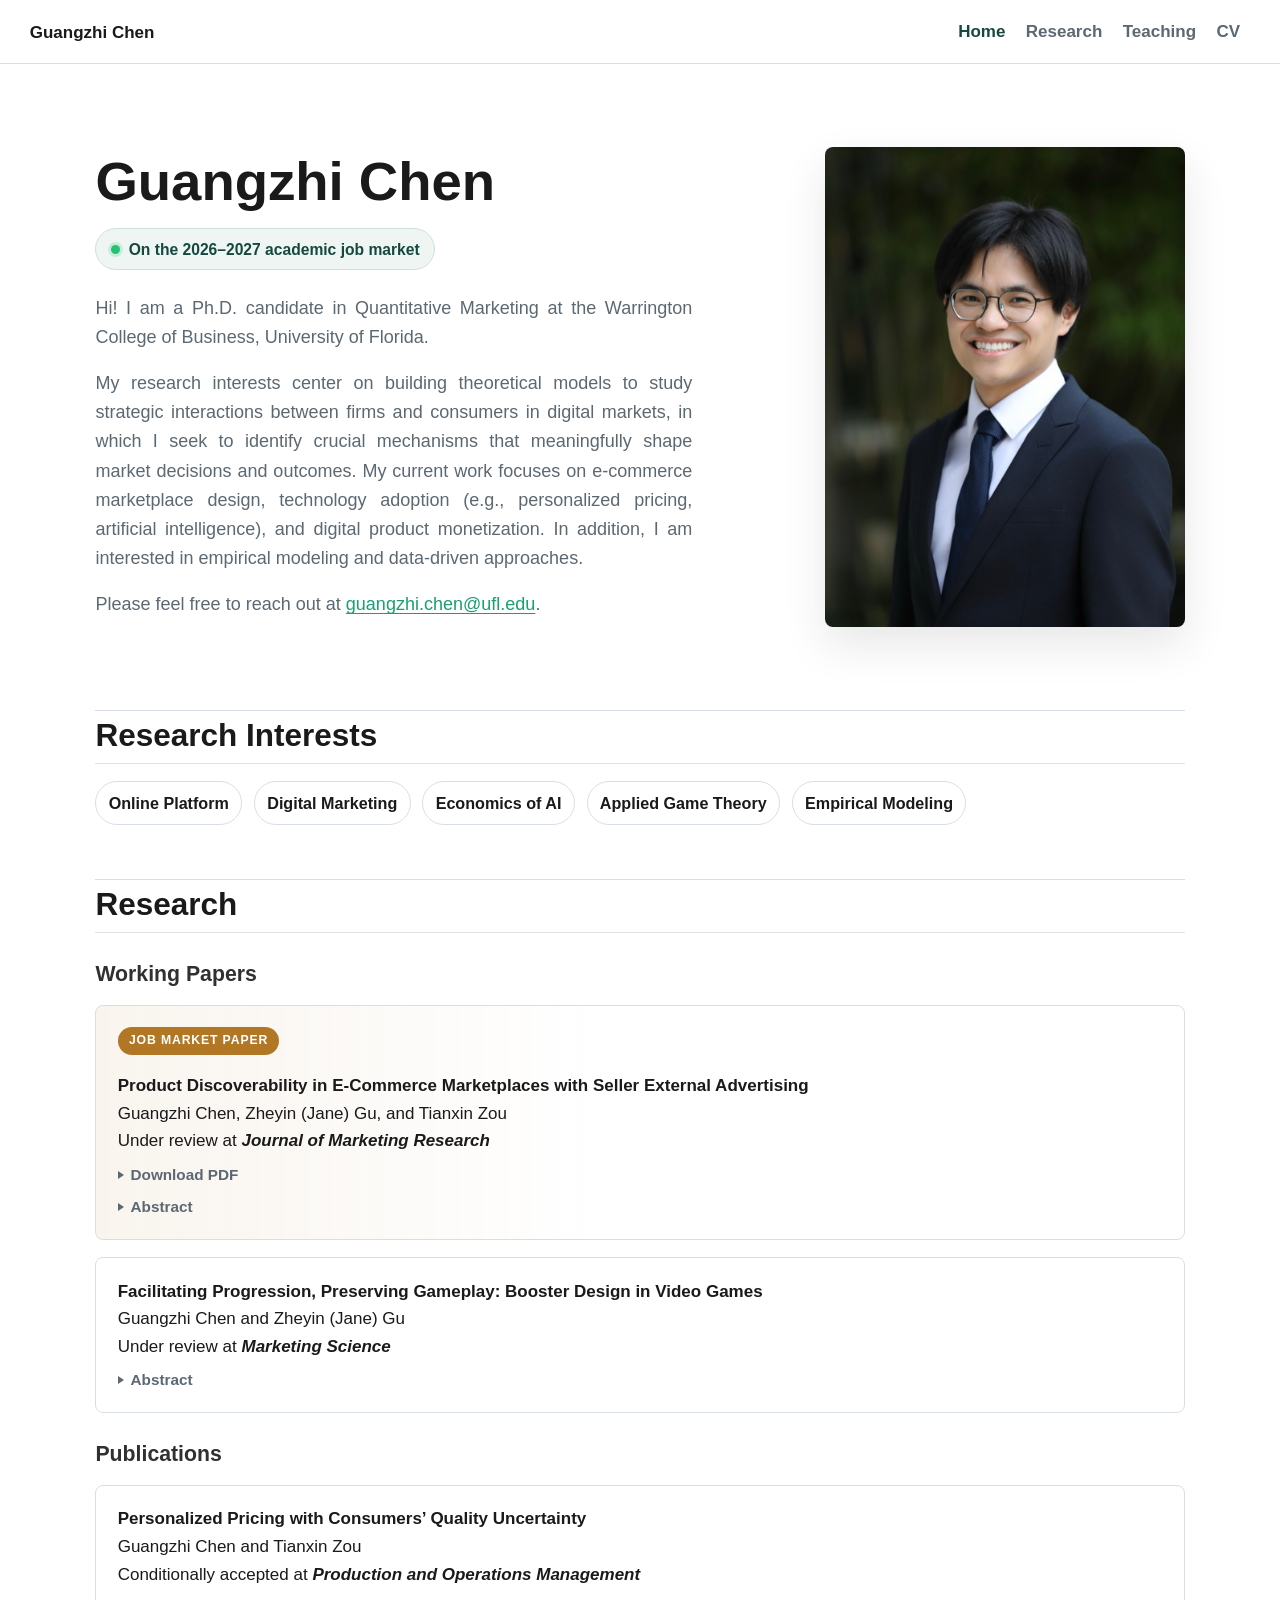
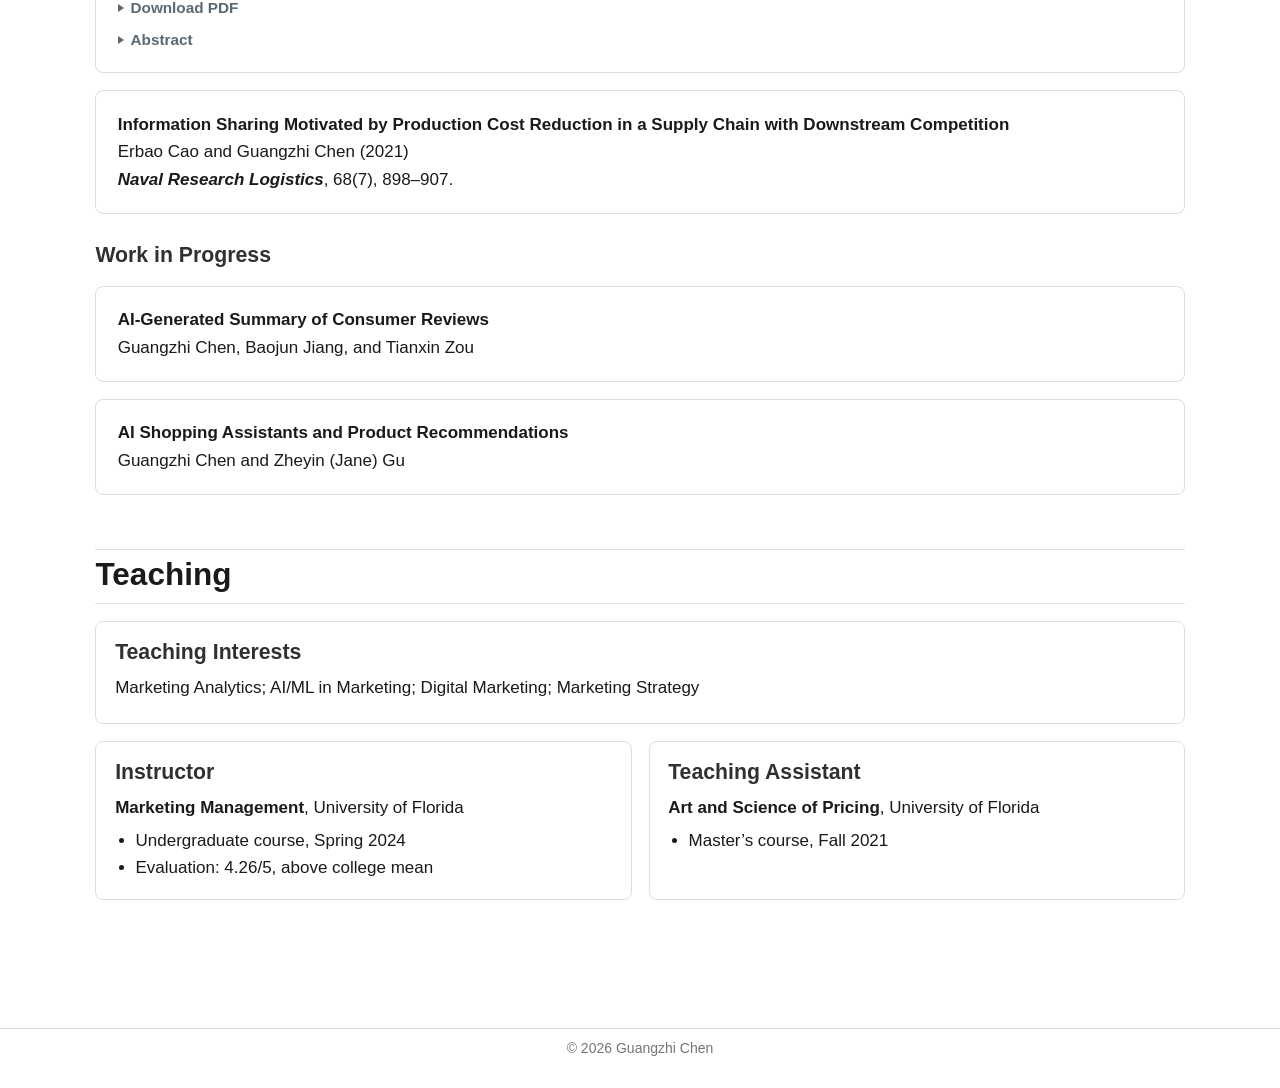
==== index.html @ ed308b07 "Trim research interests sentence and correct teaching evaluation to 4.26/5 Update CV PDF and preview" ====
<!DOCTYPE html>
<html xmlns="http://www.w3.org/1999/xhtml" lang="en" xml:lang="en"><head>

<meta charset="utf-8">
<meta name="generator" content="quarto-1.9.38">

<meta name="viewport" content="width=device-width, initial-scale=1.0, user-scalable=yes">

<meta name="description" content="Ph.D.&nbsp;candidate in Quantitative Marketing at the University of Florida.">

<title>Guangzhi Chen</title>
<style>
/* Default styles provided by pandoc.
** See https://pandoc.org/MANUAL.html#variables-for-html for config info.
*/
code{white-space: pre-wrap;}
span.smallcaps{font-variant: small-caps;}
div.columns{display: flex; gap: min(4vw, 1.5em);}
div.column{flex: auto; overflow-x: auto;}
div.hanging-indent{margin-left: 1.5em; text-indent: -1.5em;}
ul.task-list{list-style: none;}
ul.task-list li input[type="checkbox"] {
  width: 0.8em;
  margin: 0 0.8em 0.2em -1em; /* quarto-specific, see https://github.com/quarto-dev/quarto-cli/issues/4556 */ 
  vertical-align: middle;
}
</style>


<script src="site_libs/quarto-nav/quarto-nav.js"></script>
<link href="./assets/favicon.svg" rel="icon" type="image/svg+xml">
<script src="site_libs/clipboard/clipboard.min.js"></script>
<script src="site_libs/quarto-html/quarto.js" type="module"></script>
<script src="site_libs/quarto-html/tabsets/tabsets.js" type="module"></script>
<script src="site_libs/quarto-html/popper.min.js"></script>
<script src="site_libs/quarto-html/tippy.umd.min.js"></script>
<script src="site_libs/quarto-html/anchor.min.js"></script>
<link href="site_libs/quarto-html/tippy.css" rel="stylesheet">
<link href="site_libs/quarto-html/quarto-syntax-highlighting-15634bcf2e68342d4ad2dfa704d543f6.css" rel="stylesheet" id="quarto-text-highlighting-styles">
<script src="site_libs/bootstrap/bootstrap.min.js"></script>
<link href="site_libs/bootstrap/bootstrap-icons.css" rel="stylesheet">
<link href="site_libs/bootstrap/bootstrap-158031087360bce0ff56dc785ce39e06.min.css" rel="stylesheet" append-hash="true" id="quarto-bootstrap" data-mode="light">
<script id="quarto-search-options" type="application/json">{
  "language": {
    "search-no-results-text": "No results",
    "search-matching-documents-text": "matching documents",
    "search-copy-link-title": "Copy link to search",
    "search-hide-matches-text": "Hide additional matches",
    "search-more-match-text": "more match in this document",
    "search-more-matches-text": "more matches in this document",
    "search-clear-button-title": "Clear",
    "search-text-placeholder": "",
    "search-detached-cancel-button-title": "Cancel",
    "search-submit-button-title": "Submit",
    "search-label": "Search"
  }
}</script>
<style>html{ scroll-behavior: smooth; }</style>


<link rel="stylesheet" href="styles.css">
<meta property="og:title" content="Guangzhi Chen">
<meta property="og:description" content="Ph.D.&nbsp;candidate in Quantitative Marketing at the University of Florida.">
<meta property="og:image" content="assets/Guangzhi.jpg">
<meta property="og:site_name" content="Guangzhi Chen">
<meta property="og:image:alt" content="Guangzhi Chen">
<meta name="twitter:title" content="Guangzhi Chen">
<meta name="twitter:description" content="Ph.D.&nbsp;candidate in Quantitative Marketing at the University of Florida.">
<meta name="twitter:image" content="assets/Guangzhi.jpg">
<meta name="twitter:image:alt" content="Guangzhi Chen">
<meta name="twitter:card" content="summary_large_image">
</head>

<body class="nav-fixed quarto-light">

<div id="quarto-search-results"></div>
  <header id="quarto-header" class="headroom fixed-top">
    <nav class="navbar navbar-expand-lg " data-bs-theme="dark">
      <div class="navbar-container container-fluid">
      <div class="navbar-brand-container mx-auto">
    <a class="navbar-brand" href="./index.html">
    <span class="navbar-title">Guangzhi Chen</span>
    </a>
  </div>
          <button class="navbar-toggler" type="button" data-bs-toggle="collapse" data-bs-target="#navbarCollapse" aria-controls="navbarCollapse" role="menu" aria-expanded="false" aria-label="Toggle navigation" onclick="if (window.quartoToggleHeadroom) { window.quartoToggleHeadroom(); }">
  <span class="navbar-toggler-icon"></span>
</button>
          <div class="collapse navbar-collapse" id="navbarCollapse">
            <ul class="navbar-nav navbar-nav-scroll ms-auto">
  <li class="nav-item">
    <a class="nav-link active" href="./index.html" aria-current="page"> 
<span class="menu-text">Home</span></a>
  </li>  
  <li class="nav-item">
    <a class="nav-link" href="./index.html#research"> 
<span class="menu-text">Research</span></a>
  </li>  
  <li class="nav-item">
    <a class="nav-link" href="./index.html#teaching"> 
<span class="menu-text">Teaching</span></a>
  </li>  
  <li class="nav-item">
    <a class="nav-link" href="./cv.html"> 
<span class="menu-text">CV</span></a>
  </li>  
</ul>
          </div> <!-- /navcollapse -->
            <div class="quarto-navbar-tools">
</div>
      </div> <!-- /container-fluid -->
    </nav>
</header>
<!-- content -->
<div id="quarto-content" class="quarto-container page-columns page-rows-contents page-layout-full page-navbar">
<!-- sidebar -->
<!-- margin-sidebar -->
    
<!-- main -->
<main class="content column-page" id="quarto-document-content">

<header id="title-block-header" class="quarto-title-block default">
<div class="quarto-title">
<h1 class="title">Guangzhi Chen</h1>
</div>

<div>
  <div class="description">
    Ph.D.&nbsp;candidate in Quantitative Marketing at the University of Florida.
  </div>
</div>


<div class="quarto-title-meta column-page">

    
  
    
  </div>
  


</header>


<div class="hero">
<section id="guangzhi-chen" class="level1 hero-copy">
<h1>Guangzhi Chen</h1>
<p><span class="availability">On the 2026–2027 academic job market</span></p>
<p>Hi! I am a Ph.D.&nbsp;candidate in Quantitative Marketing at the Warrington College of Business, University of Florida.</p>
<p>My research interests center on building theoretical models to study strategic interactions between firms and consumers in digital markets, in which I seek to identify crucial mechanisms that meaningfully shape market decisions and outcomes. My current work focuses on e-commerce marketplace design, technology adoption (e.g., personalized pricing, artificial intelligence), and digital product monetization. In addition, I am interested in empirical modeling and data-driven approaches.</p>
<p>Please feel free to reach out at <strong><a href="mailto:guangzhi.chen@ufl.edu" class="email-link">guangzhi.chen@ufl.edu</a></strong>.</p>
</section>
<div class="hero-media">
<p><img src="assets/Guangzhi.jpg" alt="Guangzhi Chen"></p>
</div>
</div>
<section id="research-interests" class="level2">
<h2 class="anchored" data-anchor-id="research-interests">Research Interests</h2>
<div class="interest-list">
<p><span class="interest-label">Online Platform</span> <span class="interest-label">Digital Marketing</span> <span class="interest-label">Economics of AI</span> <span class="interest-label">Applied Game Theory</span> <span class="interest-label">Empirical Modeling</span></p>
</div>
</section>
<section id="research" class="level2">
<h2 class="anchored" data-anchor-id="research">Research</h2>
<section id="working-papers" class="level3">
<h3 class="anchored" data-anchor-id="working-papers">Working Papers</h3>
<div class="paper-card featured">
<p><span class="jmp-flag">Job Market Paper</span></p>
<p><strong>Product Discoverability in E-Commerce Marketplaces with Seller External Advertising</strong><br>
Guangzhi Chen, Zheyin (Jane) Gu, and Tianxin Zou<br>
Under review at <strong><em>Journal of Marketing Research</em></strong></p>
<p><a href="Guangzhi_Chen_JMP.pdf" class="pdf-link">Download PDF</a></p>
<details>
<summary>
Abstract
</summary>
<p>This paper examines how an e-commerce marketplace should design product discovery tools, which help consumers find products on the platform, accounting for sellers potentially advertising on external channels (e.g., search engines and social media) to attract consumers to the marketplace. Our paper’s central finding is that the platform can profit from strategically limiting product discovery because of two distinct mechanisms: (1) a traffic-expansion mechanism, where limiting discovery mitigates advertising leakage and encourages sellers to advertise, expanding total platform traffic; (2) a differentiation mechanism, where limiting discovery induces some but not all sellers to advertise, creating differentiation in consumer awareness among sellers and thus softening price competition. We also show that the platform’s optimal discoverability level changes non-monotonically with different market parameters, such as how substitutable competing products are and how costly or effective external advertising is. The strategic interactions of the platform and sellers further yield counterintuitive welfare consequences: when products are stronger substitutes, despite more intense price competition, sellers’ profit can increase while consumer surplus can decrease; and when sellers’ external advertising becomes less costly or more effective in attracting consumers, both sellers and consumers can be worse off.</p>
</details>
</div>
<div class="paper-card">
<p><strong>Facilitating Progression, Preserving Gameplay: Booster Design in Video Games</strong><br>
Guangzhi Chen and Zheyin (Jane) Gu<br>
Under review at <strong><em>Marketing Science</em></strong></p>
<details>
<summary>
Abstract
</summary>
<p>In single-player, multi-level video games, sustaining player progression is central to retention and long-run monetization. To facilitate progression, developers often provide players with boosters, consumable tools that can reduce their effort to clear a level. In this paper, we study a developer’s optimal booster design, accounting for its impact on a player’s gameplay across levels. In a model with two game levels where a booster is offered to help the player clear the first level and move forward to the second level, we show that increased booster power affects the player’s total gameplay time non-monotonically. In particular, as progression aid strengthens, the player’s playtime initially rises and then falls, indicating that a developer monetizing through playtime should offer a moderately powerful booster. However, when the developer has a strong incentive to profit from booster sales, a sales–time tension emerges: the developer optimally increases the booster power and price to extract player surplus, although doing so can compress gameplay. When this incentive becomes very strong, a powerful booster can even reduce the player’s total playtime relative to when no booster is offered. In addition, we show that the optimal booster power and price vary with players’ perceived value of level progression, suggesting the benefits of booster customization. Interestingly, for a player with higher valuation for progression, the developer may offer a booster with lower power but charge a higher price.</p>
</details>
</div>
</section>
<section id="publications" class="level3">
<h3 class="anchored" data-anchor-id="publications">Publications</h3>
<div class="paper-card">
<p><strong>Personalized Pricing with Consumers’ Quality Uncertainty</strong><br>
Guangzhi Chen and Tianxin Zou<br>
Conditionally accepted at <strong><em>Production and Operations Management</em></strong></p>
<p><a href="Guangzhi_Chen_Personalized_Pricing.pdf" class="pdf-link">Download PDF</a></p>
<details>
<summary>
Abstract
</summary>
<p>We examine a firm’s personalized pricing (PP) strategies in markets where consumers are uncertain about product quality. In such markets, prices serve not only as a tool for price discrimination but also as a means of conveying quality information to consumers. We reveal that a firm faces a tradeoff between adopting PP to better price discriminate among consumers and not adopting it to signal its high quality. We find that a high-quality firm should adopt PP only when its product quality is known to either a very small or a very large fraction of consumers, and when its high-quality product, on average, offers either very low or very high additional value to consumers relative to a low-quality product. Moreover, the high-quality firm may charge consumers personalized prices less than their willingness to pay to signal its quality in equilibrium, deviating from first-degree price discrimination when consumers are informed about quality. Counterintuitively, when more consumers know product quality or when the high-quality product provides higher average value to consumers, consumer surplus and social welfare may decrease, but a low-quality firm’s profit may increase. Furthermore, the firm’s profit can be lower when its personalized pricing leverages more information about consumer characteristics. Randomized experiments provide evidence that a personalized price is a weaker signal of objective product quality than a uniform price.</p>
</details>
</div>
<div class="paper-card">
<p><strong>Information Sharing Motivated by Production Cost Reduction in a Supply Chain with Downstream Competition</strong><br>
Erbao Cao and Guangzhi Chen (2021)<br>
<strong><em>Naval Research Logistics</em></strong>, 68(7), 898–907.</p>
</div>
</section>
<section id="work-in-progress" class="level3">
<h3 class="anchored" data-anchor-id="work-in-progress">Work in Progress</h3>
<div class="paper-card">
<p><strong>AI-Generated Summary of Consumer Reviews</strong><br>
Guangzhi Chen, Baojun Jiang, and Tianxin Zou</p>
</div>
<div class="paper-card">
<p><strong>AI Shopping Assistants and Product Recommendations</strong><br>
Guangzhi Chen and Zheyin (Jane) Gu</p>
</div>
</section>
</section>
<section id="teaching" class="level2">
<h2 class="anchored" data-anchor-id="teaching">Teaching</h2>
<section id="teaching-interests" class="level3 panel teaching-interests">
<h3 class="anchored" data-anchor-id="teaching-interests">Teaching Interests</h3>
<p>Marketing Analytics; AI/ML in Marketing; Digital Marketing; Marketing Strategy</p>
</section>
<div class="two-column">
<section id="instructor" class="level3 panel">
<h3 class="anchored" data-anchor-id="instructor">Instructor</h3>
<p><strong>Marketing Management</strong>, University of Florida</p>
<ul>
<li>Undergraduate course, Spring 2024</li>
<li>Evaluation: 4.26/5, above college mean</li>
</ul>
</section>
<section id="teaching-assistant" class="level3 panel">
<h3 class="anchored" data-anchor-id="teaching-assistant">Teaching Assistant</h3>
<p><strong>Art and Science of Pricing</strong>, University of Florida</p>
<ul>
<li>Master’s course, Fall 2021</li>
</ul>
</section>
</div>


</section>

</main> <!-- /main -->
<script id="quarto-html-after-body" type="application/javascript">
  window.document.addEventListener("DOMContentLoaded", function (event) {
    const icon = "";
    const anchorJS = new window.AnchorJS();
    anchorJS.options = {
      placement: 'right',
      icon: icon
    };
    anchorJS.add('.anchored');
    const isCodeAnnotation = (el) => {
      for (const clz of el.classList) {
        if (clz.startsWith('code-annotation-')) {                     
          return true;
        }
      }
      return false;
    }
    const onCopySuccess = function(e) {
      // button target
      const button = e.trigger;
      // don't keep focus
      button.blur();
      // flash "checked"
      button.classList.add('code-copy-button-checked');
      var currentTitle = button.getAttribute("title");
      button.setAttribute("title", "Copied!");
      let tooltip;
      if (window.bootstrap) {
        button.setAttribute("data-bs-toggle", "tooltip");
        button.setAttribute("data-bs-placement", "left");
        button.setAttribute("data-bs-title", "Copied!");
        tooltip = new bootstrap.Tooltip(button, 
          { trigger: "manual", 
            customClass: "code-copy-button-tooltip",
            offset: [0, -8]});
        tooltip.show();    
      }
      setTimeout(function() {
        if (tooltip) {
          tooltip.hide();
          button.removeAttribute("data-bs-title");
          button.removeAttribute("data-bs-toggle");
          button.removeAttribute("data-bs-placement");
        }
        button.setAttribute("title", currentTitle);
        button.classList.remove('code-copy-button-checked');
      }, 1000);
      // clear code selection
      e.clearSelection();
    }
    const getTextToCopy = function(trigger) {
      const outerScaffold = trigger.parentElement.cloneNode(true);
      const codeEl = outerScaffold.querySelector('code');
      for (const childEl of codeEl.children) {
        if (isCodeAnnotation(childEl)) {
          childEl.remove();
        }
      }
      return codeEl.innerText;
    }
    const clipboard = new window.ClipboardJS('.code-copy-button:not([data-in-quarto-modal])', {
      text: getTextToCopy
    });
    clipboard.on('success', onCopySuccess);
    if (window.document.getElementById('quarto-embedded-source-code-modal')) {
      const clipboardModal = new window.ClipboardJS('.code-copy-button[data-in-quarto-modal]', {
        text: getTextToCopy,
        container: window.document.getElementById('quarto-embedded-source-code-modal')
      });
      clipboardModal.on('success', onCopySuccess);
    }
      var localhostRegex = new RegExp(/^(?:http|https):\/\/localhost\:?[0-9]*\//);
      var mailtoRegex = new RegExp(/^mailto:/);
        var filterRegex = new RegExp('/' + window.location.host + '/');
      var isInternal = (href) => {
          return filterRegex.test(href) || localhostRegex.test(href) || mailtoRegex.test(href);
      }
      // Inspect non-navigation links and adorn them if external
     var links = window.document.querySelectorAll('a[href]:not(.nav-link):not(.navbar-brand):not(.toc-action):not(.sidebar-link):not(.sidebar-item-toggle):not(.pagination-link):not(.no-external):not([aria-hidden]):not(.dropdown-item):not(.quarto-navigation-tool):not(.about-link)');
      for (var i=0; i<links.length; i++) {
        const link = links[i];
        if (!isInternal(link.href)) {
          // undo the damage that might have been done by quarto-nav.js in the case of
          // links that we want to consider external
          if (link.dataset.originalHref !== undefined) {
            link.href = link.dataset.originalHref;
          }
        }
      }
    function tippyHover(el, contentFn, onTriggerFn, onUntriggerFn) {
      const config = {
        allowHTML: true,
        maxWidth: 500,
        delay: 100,
        arrow: false,
        appendTo: function(el) {
            return el.parentElement;
        },
        interactive: true,
        interactiveBorder: 10,
        theme: 'quarto',
        placement: 'bottom-start',
      };
      if (contentFn) {
        config.content = contentFn;
      }
      if (onTriggerFn) {
        config.onTrigger = onTriggerFn;
      }
      if (onUntriggerFn) {
        config.onUntrigger = onUntriggerFn;
      }
      window.tippy(el, config); 
    }
    const noterefs = window.document.querySelectorAll('a[role="doc-noteref"]');
    for (var i=0; i<noterefs.length; i++) {
      const ref = noterefs[i];
      tippyHover(ref, function() {
        // use id or data attribute instead here
        let href = ref.getAttribute('data-footnote-href') || ref.getAttribute('href');
        try { href = new URL(href).hash; } catch {}
        const id = href.replace(/^#\/?/, "");
        const note = window.document.getElementById(id);
        if (note) {
          return note.innerHTML;
        } else {
          return "";
        }
      });
    }
    const xrefs = window.document.querySelectorAll('a.quarto-xref');
    const processXRef = (id, note) => {
      // Strip column container classes
      const stripColumnClz = (el) => {
        el.classList.remove("page-full", "page-columns");
        if (el.children) {
          for (const child of el.children) {
            stripColumnClz(child);
          }
        }
      }
      stripColumnClz(note)
      if (id === null || id.startsWith('sec-')) {
        // Special case sections, only their first couple elements
        const container = document.createElement("div");
        if (note.children && note.children.length > 2) {
          container.appendChild(note.children[0].cloneNode(true));
          for (let i = 1; i < note.children.length; i++) {
            const child = note.children[i];
            if (child.tagName === "P" && child.innerText === "") {
              continue;
            } else {
              container.appendChild(child.cloneNode(true));
              break;
            }
          }
          if (window.Quarto?.typesetMath) {
            window.Quarto.typesetMath(container);
          }
          return container.innerHTML
        } else {
          if (window.Quarto?.typesetMath) {
            window.Quarto.typesetMath(note);
          }
          return note.innerHTML;
        }
      } else {
        // Remove any anchor links if they are present
        const anchorLink = note.querySelector('a.anchorjs-link');
        if (anchorLink) {
          anchorLink.remove();
        }
        if (window.Quarto?.typesetMath) {
          window.Quarto.typesetMath(note);
        }
        if (note.classList.contains("callout")) {
          return note.outerHTML;
        } else {
          return note.innerHTML;
        }
      }
    }
    for (var i=0; i<xrefs.length; i++) {
      const xref = xrefs[i];
      tippyHover(xref, undefined, function(instance) {
        instance.disable();
        let url = xref.getAttribute('href');
        let hash = undefined; 
        if (url.startsWith('#')) {
          hash = url;
        } else {
          try { hash = new URL(url).hash; } catch {}
        }
        if (hash) {
          const id = hash.replace(/^#\/?/, "");
          const note = window.document.getElementById(id);
          if (note !== null) {
            try {
              const html = processXRef(id, note.cloneNode(true));
              instance.setContent(html);
            } finally {
              instance.enable();
              instance.show();
            }
          } else {
            // See if we can fetch this
            fetch(url.split('#')[0])
            .then(res => res.text())
            .then(html => {
              const parser = new DOMParser();
              const htmlDoc = parser.parseFromString(html, "text/html");
              const note = htmlDoc.getElementById(id);
              if (note !== null) {
                const html = processXRef(id, note);
                instance.setContent(html);
              } 
            }).finally(() => {
              instance.enable();
              instance.show();
            });
          }
        } else {
          // See if we can fetch a full url (with no hash to target)
          // This is a special case and we should probably do some content thinning / targeting
          fetch(url)
          .then(res => res.text())
          .then(html => {
            const parser = new DOMParser();
            const htmlDoc = parser.parseFromString(html, "text/html");
            const note = htmlDoc.querySelector('main.content');
            if (note !== null) {
              // This should only happen for chapter cross references
              // (since there is no id in the URL)
              // remove the first header
              if (note.children.length > 0 && note.children[0].tagName === "HEADER") {
                note.children[0].remove();
              }
              const html = processXRef(null, note);
              instance.setContent(html);
            } 
          }).finally(() => {
            instance.enable();
            instance.show();
          });
        }
      }, function(instance) {
      });
    }
        let selectedAnnoteEl;
        const selectorForAnnotation = ( cell, annotation) => {
          let cellAttr = 'data-code-cell="' + cell + '"';
          let lineAttr = 'data-code-annotation="' +  annotation + '"';
          const selector = 'span[' + cellAttr + '][' + lineAttr + ']';
          return selector;
        }
        const selectCodeLines = (annoteEl) => {
          const doc = window.document;
          const targetCell = annoteEl.getAttribute("data-target-cell");
          const targetAnnotation = annoteEl.getAttribute("data-target-annotation");
          const annoteSpan = window.document.querySelector(selectorForAnnotation(targetCell, targetAnnotation));
          const lines = annoteSpan.getAttribute("data-code-lines").split(",");
          const lineIds = lines.map((line) => {
            return targetCell + "-" + line;
          })
          let top = null;
          let height = null;
          let parent = null;
          if (lineIds.length > 0) {
              //compute the position of the single el (top and bottom and make a div)
              const el = window.document.getElementById(lineIds[0]);
              top = el.offsetTop;
              height = el.offsetHeight;
              parent = el.parentElement.parentElement;
            if (lineIds.length > 1) {
              const lastEl = window.document.getElementById(lineIds[lineIds.length - 1]);
              const bottom = lastEl.offsetTop + lastEl.offsetHeight;
              height = bottom - top;
            }
            if (top !== null && height !== null && parent !== null) {
              // cook up a div (if necessary) and position it 
              let div = window.document.getElementById("code-annotation-line-highlight");
              if (div === null) {
                div = window.document.createElement("div");
                div.setAttribute("id", "code-annotation-line-highlight");
                div.style.position = 'absolute';
                parent.appendChild(div);
              }
              div.style.top = top - 2 + "px";
              div.style.height = height + 4 + "px";
              div.style.left = 0;
              let gutterDiv = window.document.getElementById("code-annotation-line-highlight-gutter");
              if (gutterDiv === null) {
                gutterDiv = window.document.createElement("div");
                gutterDiv.setAttribute("id", "code-annotation-line-highlight-gutter");
                gutterDiv.style.position = 'absolute';
                const codeCell = window.document.getElementById(targetCell);
                const gutter = codeCell.querySelector('.code-annotation-gutter');
                gutter.appendChild(gutterDiv);
              }
              gutterDiv.style.top = top - 2 + "px";
              gutterDiv.style.height = height + 4 + "px";
            }
            selectedAnnoteEl = annoteEl;
          }
        };
        const unselectCodeLines = () => {
          const elementsIds = ["code-annotation-line-highlight", "code-annotation-line-highlight-gutter"];
          elementsIds.forEach((elId) => {
            const div = window.document.getElementById(elId);
            if (div) {
              div.remove();
            }
          });
          selectedAnnoteEl = undefined;
        };
          // Handle positioning of the toggle
      window.addEventListener(
        "resize",
        throttle(() => {
          elRect = undefined;
          if (selectedAnnoteEl) {
            selectCodeLines(selectedAnnoteEl);
          }
        }, 10)
      );
      function throttle(fn, ms) {
      let throttle = false;
      let timer;
        return (...args) => {
          if(!throttle) { // first call gets through
              fn.apply(this, args);
              throttle = true;
          } else { // all the others get throttled
              if(timer) clearTimeout(timer); // cancel #2
              timer = setTimeout(() => {
                fn.apply(this, args);
                timer = throttle = false;
              }, ms);
          }
        };
      }
        // Attach click handler to the DT
        const annoteDls = window.document.querySelectorAll('dt[data-target-cell]');
        for (const annoteDlNode of annoteDls) {
          annoteDlNode.addEventListener('click', (event) => {
            const clickedEl = event.target;
            if (clickedEl !== selectedAnnoteEl) {
              unselectCodeLines();
              const activeEl = window.document.querySelector('dt[data-target-cell].code-annotation-active');
              if (activeEl) {
                activeEl.classList.remove('code-annotation-active');
              }
              selectCodeLines(clickedEl);
              clickedEl.classList.add('code-annotation-active');
            } else {
              // Unselect the line
              unselectCodeLines();
              clickedEl.classList.remove('code-annotation-active');
            }
          });
        }
    const findCites = (el) => {
      const parentEl = el.parentElement;
      if (parentEl) {
        const cites = parentEl.dataset.cites;
        if (cites) {
          return {
            el,
            cites: cites.split(' ')
          };
        } else {
          return findCites(el.parentElement)
        }
      } else {
        return undefined;
      }
    };
    var bibliorefs = window.document.querySelectorAll('a[role="doc-biblioref"]');
    for (var i=0; i<bibliorefs.length; i++) {
      const ref = bibliorefs[i];
      const citeInfo = findCites(ref);
      if (citeInfo) {
        tippyHover(citeInfo.el, function() {
          var popup = window.document.createElement('div');
          citeInfo.cites.forEach(function(cite) {
            var citeDiv = window.document.createElement('div');
            citeDiv.classList.add('hanging-indent');
            citeDiv.classList.add('csl-entry');
            var biblioDiv = window.document.getElementById('ref-' + cite);
            if (biblioDiv) {
              citeDiv.innerHTML = biblioDiv.innerHTML;
            }
            popup.appendChild(citeDiv);
          });
          return popup.innerHTML;
        });
      }
    }
  });
  </script>
</div> <!-- /content -->
<footer class="footer">
  <div class="nav-footer">
    <div class="nav-footer-left">
      &nbsp;
    </div>   
    <div class="nav-footer-center">
<p>© 2026 Guangzhi Chen</p>
</div>
    <div class="nav-footer-right">
      &nbsp;
    </div>
  </div>
</footer>




<script src="site_libs/quarto-html/zenscroll-min.js"></script>
</body></html>
---- site_libs/quarto-html/tippy.css ----
.tippy-box[data-animation=fade][data-state=hidden]{opacity:0}[data-tippy-root]{max-width:calc(100vw - 10px)}.tippy-box{position:relative;background-color:#333;color:#fff;border-radius:4px;font-size:14px;line-height:1.4;white-space:normal;outline:0;transition-property:transform,visibility,opacity}.tippy-box[data-placement^=top]>.tippy-arrow{bottom:0}.tippy-box[data-placement^=top]>.tippy-arrow:before{bottom:-7px;left:0;border-width:8px 8px 0;border-top-color:initial;transform-origin:center top}.tippy-box[data-placement^=bottom]>.tippy-arrow{top:0}.tippy-box[data-placement^=bottom]>.tippy-arrow:before{top:-7px;left:0;border-width:0 8px 8px;border-bottom-color:initial;transform-origin:center bottom}.tippy-box[data-placement^=left]>.tippy-arrow{right:0}.tippy-box[data-placement^=left]>.tippy-arrow:before{border-width:8px 0 8px 8px;border-left-color:initial;right:-7px;transform-origin:center left}.tippy-box[data-placement^=right]>.tippy-arrow{left:0}.tippy-box[data-placement^=right]>.tippy-arrow:before{left:-7px;border-width:8px 8px 8px 0;border-right-color:initial;transform-origin:center right}.tippy-box[data-inertia][data-state=visible]{transition-timing-function:cubic-bezier(.54,1.5,.38,1.11)}.tippy-arrow{width:16px;height:16px;color:#333}.tippy-arrow:before{content:"";position:absolute;border-color:transparent;border-style:solid}.tippy-content{position:relative;padding:5px 9px;z-index:1}
---- site_libs/quarto-html/quarto-syntax-highlighting-15634bcf2e68342d4ad2dfa704d543f6.css ----
/* quarto syntax highlight colors */
:root {
  --quarto-hl-ot-color: #003B4F;
  --quarto-hl-at-color: #657422;
  --quarto-hl-ss-color: #20794D;
  --quarto-hl-an-color: #5E5E5E;
  --quarto-hl-fu-color: #4758AB;
  --quarto-hl-st-color: #20794D;
  --quarto-hl-cf-color: #003B4F;
  --quarto-hl-op-color: #5E5E5E;
  --quarto-hl-er-color: #AD0000;
  --quarto-hl-bn-color: #AD0000;
  --quarto-hl-al-color: #AD0000;
  --quarto-hl-va-color: #111111;
  --quarto-hl-bu-color: inherit;
  --quarto-hl-ex-color: inherit;
  --quarto-hl-pp-color: #AD0000;
  --quarto-hl-in-color: #5E5E5E;
  --quarto-hl-vs-color: #20794D;
  --quarto-hl-wa-color: #5E5E5E;
  --quarto-hl-do-color: #5E5E5E;
  --quarto-hl-im-color: #00769E;
  --quarto-hl-ch-color: #20794D;
  --quarto-hl-dt-color: #AD0000;
  --quarto-hl-fl-color: #AD0000;
  --quarto-hl-co-color: #5E5E5E;
  --quarto-hl-cv-color: #5E5E5E;
  --quarto-hl-cn-color: #8f5902;
  --quarto-hl-sc-color: #5E5E5E;
  --quarto-hl-dv-color: #AD0000;
  --quarto-hl-kw-color: #003B4F;
}

/* other quarto variables */
:root {
  --quarto-font-monospace: SFMono-Regular, Menlo, Monaco, Consolas, "Liberation Mono", "Courier New", monospace;
}

/* syntax highlight based on Pandoc's rules */
pre > code.sourceCode > span {
  color: #003B4F;
}

code.sourceCode > span {
  color: #003B4F;
}

div.sourceCode,
div.sourceCode pre.sourceCode {
  color: #003B4F;
}

/* Normal */
code span {
  color: #003B4F;
}

/* Alert */
code span.al {
  color: #AD0000;
  font-style: inherit;
}

/* Annotation */
code span.an {
  color: #5E5E5E;
  font-style: inherit;
}

/* Attribute */
code span.at {
  color: #657422;
  font-style: inherit;
}

/* BaseN */
code span.bn {
  color: #AD0000;
  font-style: inherit;
}

/* BuiltIn */
code span.bu {
  font-style: inherit;
}

/* ControlFlow */
code span.cf {
  color: #003B4F;
  font-weight: bold;
  font-style: inherit;
}

/* Char */
code span.ch {
  color: #20794D;
  font-style: inherit;
}

/* Constant */
code span.cn {
  color: #8f5902;
  font-style: inherit;
}

/* Comment */
code span.co {
  color: #5E5E5E;
  font-style: inherit;
}

/* CommentVar */
code span.cv {
  color: #5E5E5E;
  font-style: italic;
}

/* Documentation */
code span.do {
  color: #5E5E5E;
  font-style: italic;
}

/* DataType */
code span.dt {
  color: #AD0000;
  font-style: inherit;
}

/* DecVal */
code span.dv {
  color: #AD0000;
  font-style: inherit;
}

/* Error */
code span.er {
  color: #AD0000;
  font-style: inherit;
}

/* Extension */
code span.ex {
  font-style: inherit;
}

/* Float */
code span.fl {
  color: #AD0000;
  font-style: inherit;
}

/* Function */
code span.fu {
  color: #4758AB;
  font-style: inherit;
}

/* Import */
code span.im {
  color: #00769E;
  font-style: inherit;
}

/* Information */
code span.in {
  color: #5E5E5E;
  font-style: inherit;
}

/* Keyword */
code span.kw {
  color: #003B4F;
  font-weight: bold;
  font-style: inherit;
}

/* Operator */
code span.op {
  color: #5E5E5E;
  font-style: inherit;
}

/* Other */
code span.ot {
  color: #003B4F;
  font-style: inherit;
}

/* Preprocessor */
code span.pp {
  color: #AD0000;
  font-style: inherit;
}

/* SpecialChar */
code span.sc {
  color: #5E5E5E;
  font-style: inherit;
}

/* SpecialString */
code span.ss {
  color: #20794D;
  font-style: inherit;
}

/* String */
code span.st {
  color: #20794D;
  font-style: inherit;
}

/* Variable */
code span.va {
  color: #111111;
  font-style: inherit;
}

/* VerbatimString */
code span.vs {
  color: #20794D;
  font-style: inherit;
}

/* Warning */
code span.wa {
  color: #5E5E5E;
  font-style: italic;
}

.prevent-inlining {
  content: "</";
}

/*# sourceMappingURL=f23921c56f73e400b49028c9186a1aa0.css.map */
---- styles.css ----
:root {
  --ink: #1a1a1a;
  --muted: #5c6872;
  --line: #d8dee5;
  --paper: #ffffff;
  --wash: #f7f9fb;
  --green: #21635b;
  --green-dark: #17483f;
  --gold: #b27725;
  --shadow: 0 18px 44px rgba(23, 32, 28, 0.11);
}

html {
  scroll-padding-top: 5rem;
}

body {
  color: var(--ink);
  background: var(--paper);
  font-family: -apple-system, BlinkMacSystemFont, "Segoe UI", sans-serif;
  line-height: 1.62;
  font-weight: 400;
}

a {
  color: var(--green);
}

a:hover {
  color: var(--green-dark);
}

strong,
b {
  font-weight: 600;
}

#title-block-header {
  display: none;
}

.navbar {
  border-bottom: 1px solid var(--line);
  background: rgba(255, 255, 255, 0.96);
  backdrop-filter: blur(12px);
}

.navbar-title {
  color: var(--ink);
  font-weight: 600;
  font-size: 1rem;
}

.navbar-nav .nav-link {
  color: var(--muted);
  font-weight: 600;
}

.navbar-nav .nav-link:hover,
.navbar-nav .nav-link.active {
  color: var(--green-dark);
}

#quarto-content.page-layout-full main {
  max-width: 1160px;
  margin: 0 auto;
  padding: 2.1rem 1.35rem 4rem;
}

h1,
h2,
h3 {
  color: var(--ink);
  letter-spacing: 0;
  font-weight: 700;
}

h2 {
  margin-top: 3.2rem;
  padding-top: 0.35rem;
  font-size: clamp(1.45rem, 1.1rem + 1vw, 2rem);
  border-top: 1px solid var(--line);
}

h3 {
  margin-top: 1.65rem;
  font-size: 1.25rem;
  color: var(--ink);
}

.hero {
  display: grid;
  grid-template-columns: minmax(0, 1.15fr) minmax(0, 0.85fr);
  gap: clamp(1.4rem, 4vw, 4rem);
  align-items: center;
  min-height: min(610px, calc(100vh - 92px));
  padding: 1.1rem 0 2.2rem;
}

.hero-copy {
  max-width: 720px;
}

.hero h1 {
  margin: 0 0 1rem;
  font-size: clamp(2.1rem, 1.55rem + 2.2vw, 3.9rem);
  line-height: 1.02;
}

.hero p {
  max-width: 70ch;
  color: var(--muted);
  font-size: 1.06rem;
  margin-bottom: 1rem;
  text-align: justify;
  font-weight: 400;
}

.hero p a {
  text-decoration-skip-ink: none;
}

.email-link {
  color: #1a9e72;
}

.email-link:hover {
  color: #158360;
}

.btn {
  border-radius: 7px;
  font-weight: 700;
  padding: 0.68rem 1rem;
}

.btn-primary {
  background: var(--green);
  border-color: var(--green);
}

.btn-primary:hover {
  background: var(--green-dark);
  border-color: var(--green-dark);
}

.pdf-link {
  display: flex;
  width: fit-content;
  align-items: center;
  margin-top: 0.15rem;
  color: var(--muted);
  font-weight: 600;
  font-size: 0.9rem;
  text-decoration: none;
}

.pdf-link::before,
details > summary::before {
  content: "";
  width: 0;
  height: 0;
  margin-right: 0.4rem;
  border-style: solid;
  border-width: 0.3em 0 0.3em 0.42em;
  border-color: transparent transparent transparent currentColor;
}

.pdf-link:hover {
  color: var(--green-dark);
}

.availability {
  display: inline-flex;
  align-items: center;
  gap: 0.5rem;
  margin: 0.1rem 0 0.4rem;
  padding: 0.42rem 0.85rem;
  color: var(--green-dark);
  background: #eef5f2;
  border: 1px solid #cfe0dc;
  border-radius: 999px;
  font-size: 0.92rem;
  font-weight: 600;
}

.availability::before {
  content: "";
  width: 0.55rem;
  height: 0.55rem;
  border-radius: 50%;
  background: #25c274;
  box-shadow: 0 0 0 3px rgba(37, 194, 116, 0.18);
}

.hero-media {
  justify-self: end;
  width: min(100%, 360px);
}

.hero-media img {
  display: block;
  width: 100%;
  aspect-ratio: 3 / 4;
  object-fit: cover;
  object-position: center top;
  border-radius: 8px;
  box-shadow: var(--shadow);
}

.contact-strip {
  display: grid;
  grid-template-columns: repeat(3, minmax(0, 1fr));
  gap: 1px;
  margin: 0 0 2.6rem;
  overflow: hidden;
  border: 1px solid var(--line);
  border-radius: 8px;
  background: var(--line);
}

.contact-item {
  min-height: 104px;
  padding: 1.1rem;
  background: var(--wash);
}

.contact-item p {
  margin: 0.2rem 0 0;
}

.interest-list {
  display: flex;
  flex-wrap: wrap;
  gap: 0.7rem;
  margin: 1rem 0 2rem;
}

.interest-list p {
  display: flex;
  flex-wrap: wrap;
  gap: 0.7rem;
  margin: 0;
}

.interest-label {
  display: inline-flex;
  align-items: center;
  margin: 0;
  padding: 0.46rem 0.72rem;
  color: var(--ink);
  background: transparent;
  border: 1px solid var(--line);
  border-radius: 999px;
  font-size: 0.95rem;
  font-weight: 600;
}

.paper-card,
.panel,
.education-item,
.reference-card {
  border: 1px solid var(--line);
  border-radius: 8px;
  background: var(--paper);
}

.paper-card {
  margin: 1rem 0;
  padding: 1.15rem 1.25rem;
}

.paper-card > :first-child {
  margin-top: 0;
}

.paper-card > :last-child {
  margin-bottom: 0;
}

.paper-card.featured {
  background: linear-gradient(90deg, rgba(178, 119, 37, 0.08), rgba(255, 255, 255, 0) 46%);
}

.jmp-flag {
  display: inline-block;
  margin-bottom: 0.55rem;
  padding: 0.24rem 0.66rem;
  background: var(--gold);
  color: #fff;
  border-radius: 999px;
  font-size: 0.72rem;
  font-weight: 600;
  letter-spacing: 0.07em;
  text-transform: uppercase;
}

.paper-card p {
  margin: 0.45rem 0 0;
}

details {
  margin-top: 0.45rem;
  color: var(--muted);
}

details > summary {
  display: flex;
  width: fit-content;
  align-items: center;
  cursor: pointer;
  color: var(--muted);
  font-weight: 600;
  font-size: 0.9rem;
  list-style: none;
}

details > summary::-webkit-details-marker {
  display: none;
}

details[open] > summary::before {
  border-width: 0.42em 0.3em 0 0.3em;
  border-color: currentColor transparent transparent transparent;
}

.two-column,
.education-grid,
.reference-grid {
  display: grid;
  grid-template-columns: repeat(2, minmax(0, 1fr));
  gap: 1rem;
}

.education-grid,
.reference-grid {
  grid-template-columns: repeat(3, minmax(0, 1fr));
}

.panel,
.education-item,
.reference-card {
  padding: 1rem 1.1rem;
}

.panel.full {
  margin-top: 1rem;
}

.teaching-interests {
  margin-bottom: 1rem;
}

.panel p {
  margin-bottom: 0.3rem;
}

.panel ul {
  margin: 0;
  padding-left: 1.2rem;
}

.panel h3 {
  margin-top: 0;
}

.education-item p,
.reference-card p {
  margin: 0.2rem 0;
}

.award-list ul {
  columns: 2;
  column-gap: 2rem;
  padding-left: 1.1rem;
}

.award-list li {
  break-inside: avoid;
  margin-bottom: 0.45rem;
}

.cv-page {
  width: min(100%, 920px);
  margin: 0 auto;
}

.cv-header {
  display: flex;
  align-items: center;
  justify-content: space-between;
  gap: 1rem;
  margin-bottom: 1rem;
}

.cv-header h1 {
  margin: 0;
}

.cv-preview {
  display: grid;
  gap: 1rem;
}

.cv-preview img {
  width: 100%;
  border: 1px solid var(--line);
  border-radius: 8px;
  background: var(--wash);
  box-shadow: 0 12px 30px rgba(23, 32, 28, 0.08);
}

footer.footer {
  border-top: 1px solid var(--line);
}

@media (max-width: 860px) {
  #quarto-content.page-layout-full main {
    padding: 1.35rem 1rem 3rem;
  }

  .hero {
    grid-template-columns: 1fr;
    min-height: auto;
    padding-bottom: 1.3rem;
  }

  .hero-media {
    order: -1;
    justify-self: center;
  }

  .hero-media img {
    aspect-ratio: 3 / 4;
  }

  .contact-strip,
  .two-column,
  .education-grid,
  .reference-grid {
    grid-template-columns: 1fr;
  }

  .award-list ul {
    columns: 1;
  }

  .cv-header {
    align-items: flex-start;
    flex-direction: column;
  }
}

@media (max-width: 520px) {
  .hero h1 {
    font-size: 2.35rem;
  }

  .contact-item {
    min-height: auto;
  }
}
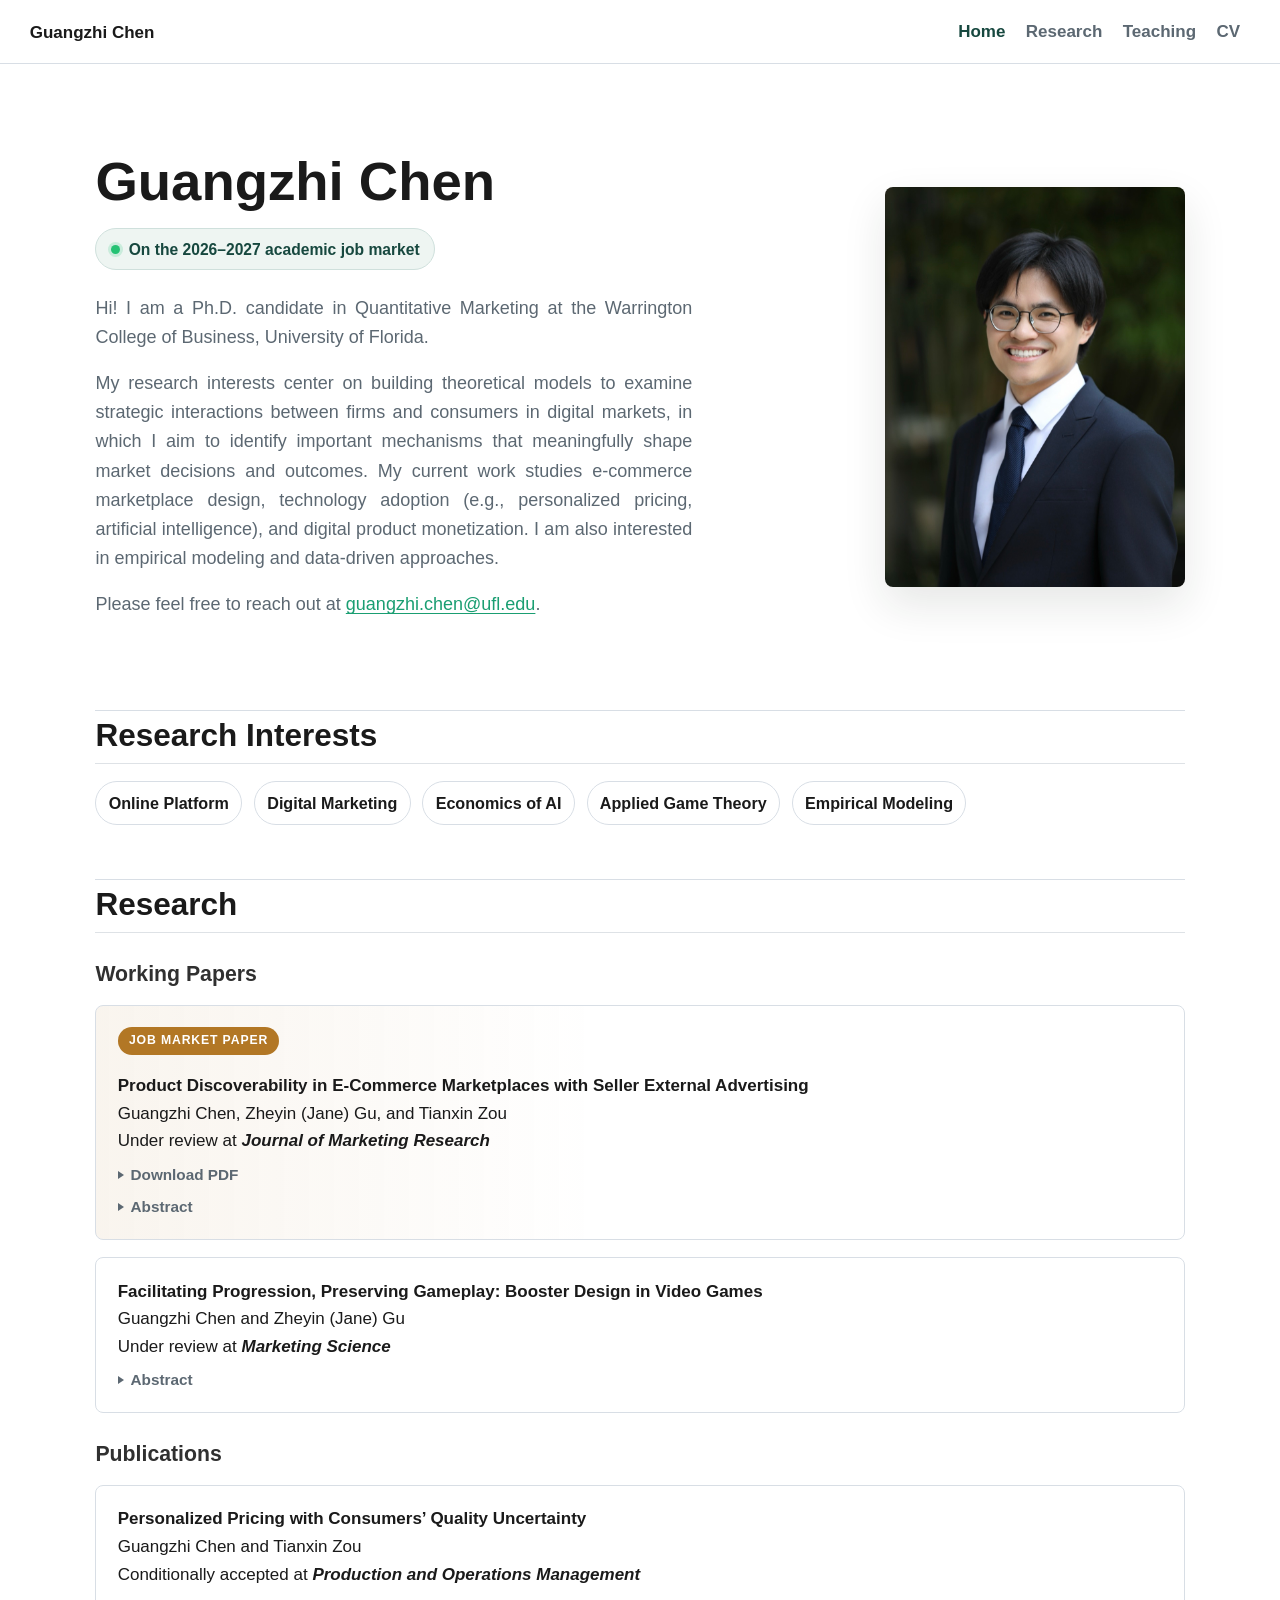
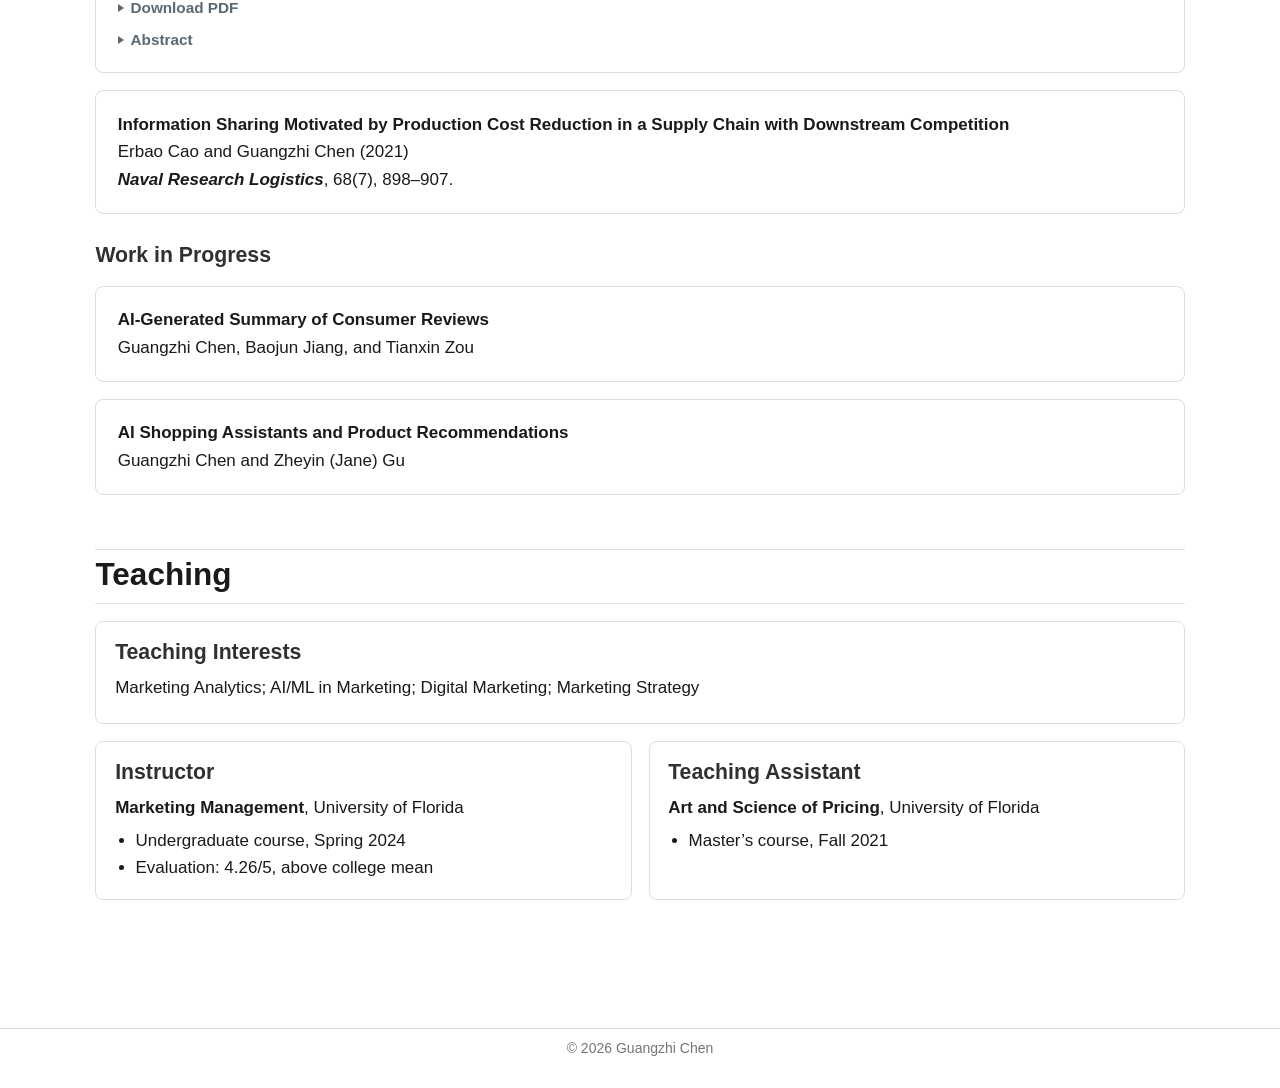
==== commit f6c2a665: "Reword research interests paragraph and narrow hero photo to 300px Co-Authored-By: Claude Opus 4.8 <" ====
--- a/index.html
+++ b/index.html
@@ -147,7 +147,7 @@
 <h1>Guangzhi Chen</h1>
 <p><span class="availability">On the 2026–2027 academic job market</span></p>
 <p>Hi! I am a Ph.D.&nbsp;candidate in Quantitative Marketing at the Warrington College of Business, University of Florida.</p>
-<p>My research interests center on building theoretical models to study strategic interactions between firms and consumers in digital markets, in which I seek to identify crucial mechanisms that meaningfully shape market decisions and outcomes. My current work focuses on e-commerce marketplace design, technology adoption (e.g., personalized pricing, artificial intelligence), and digital product monetization. In addition, I am interested in empirical modeling and data-driven approaches.</p>
+<p>My research interests center on building theoretical models to examine strategic interactions between firms and consumers in digital markets, in which I aim to identify important mechanisms that meaningfully shape market decisions and outcomes. My current work studies e-commerce marketplace design, technology adoption (e.g., personalized pricing, artificial intelligence), and digital product monetization. I am also interested in empirical modeling and data-driven approaches.</p>
 <p>Please feel free to reach out at <strong><a href="mailto:guangzhi.chen@ufl.edu" class="email-link">guangzhi.chen@ufl.edu</a></strong>.</p>
 </section>
 <div class="hero-media">
--- a/styles.css
+++ b/styles.css
@@ -195,7 +195,7 @@
 
 .hero-media {
   justify-self: end;
-  width: min(100%, 360px);
+  width: min(100%, 300px);
 }
 
 .hero-media img {
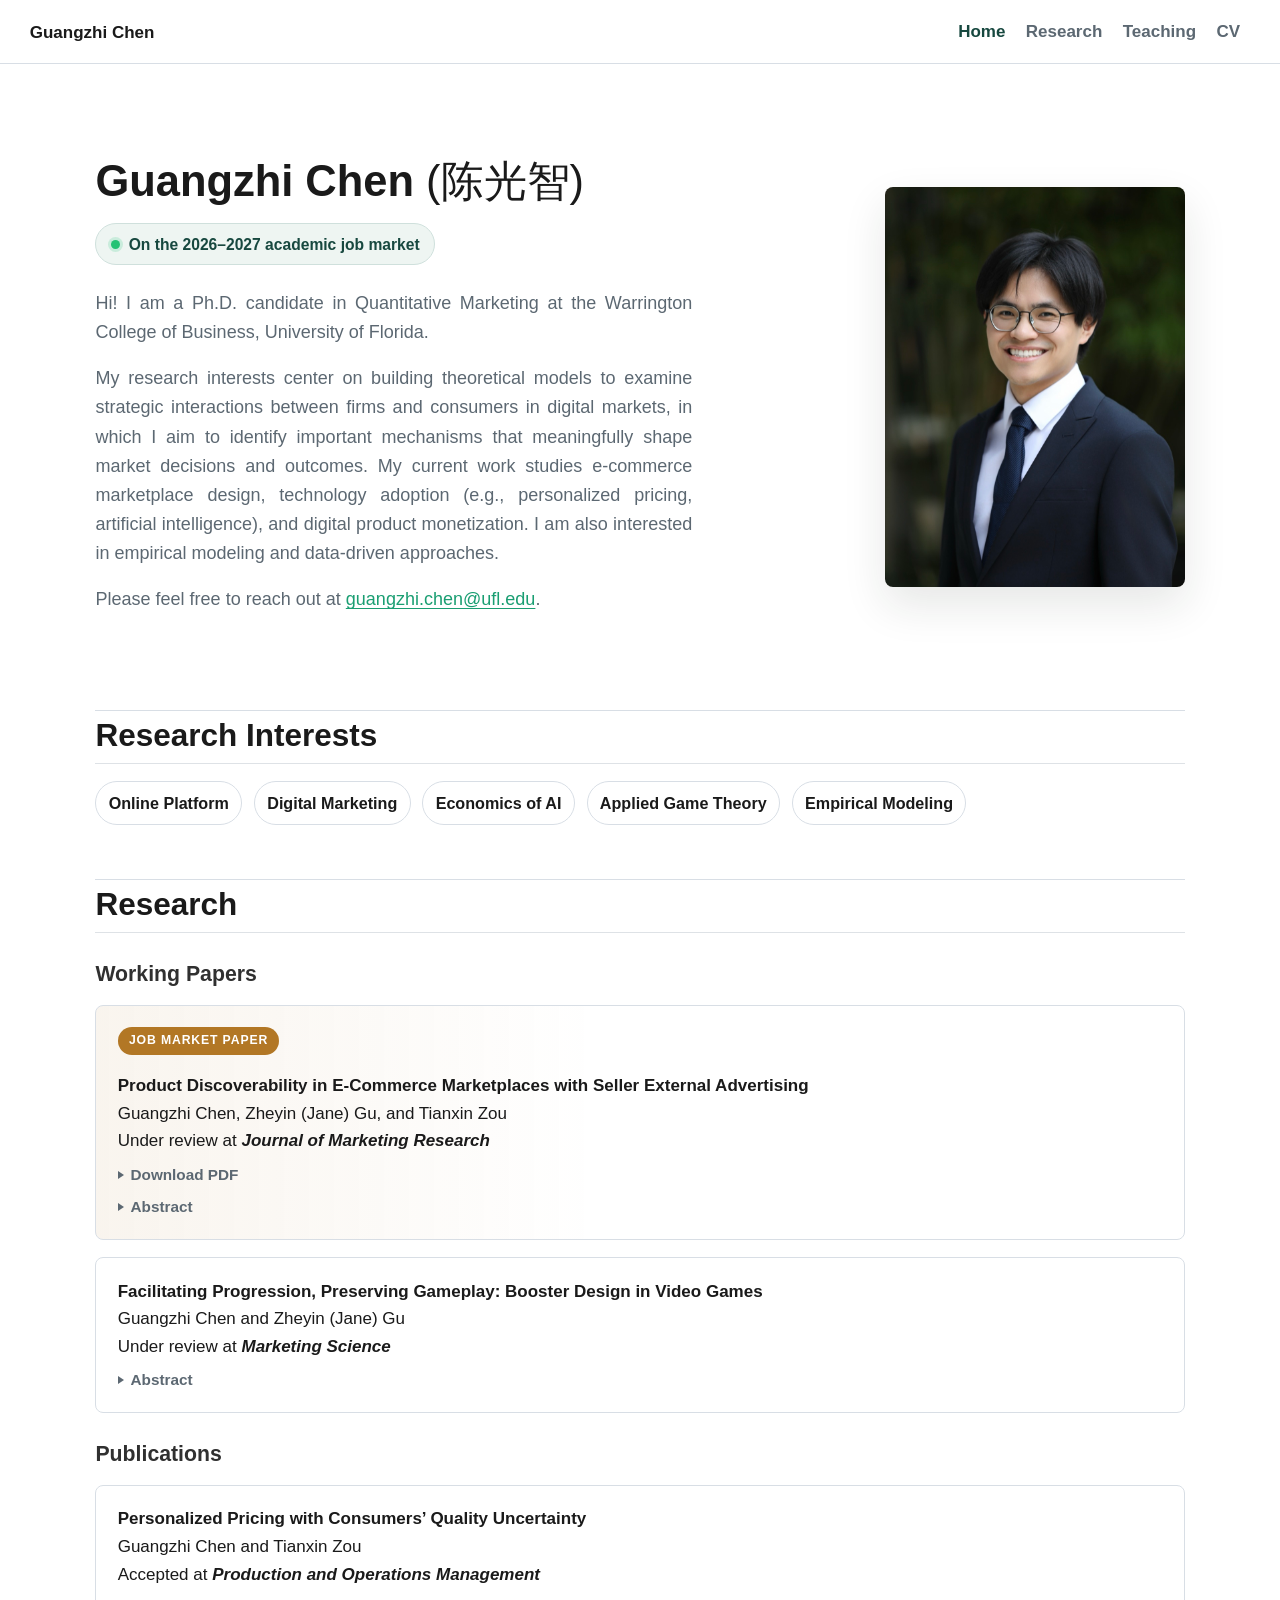
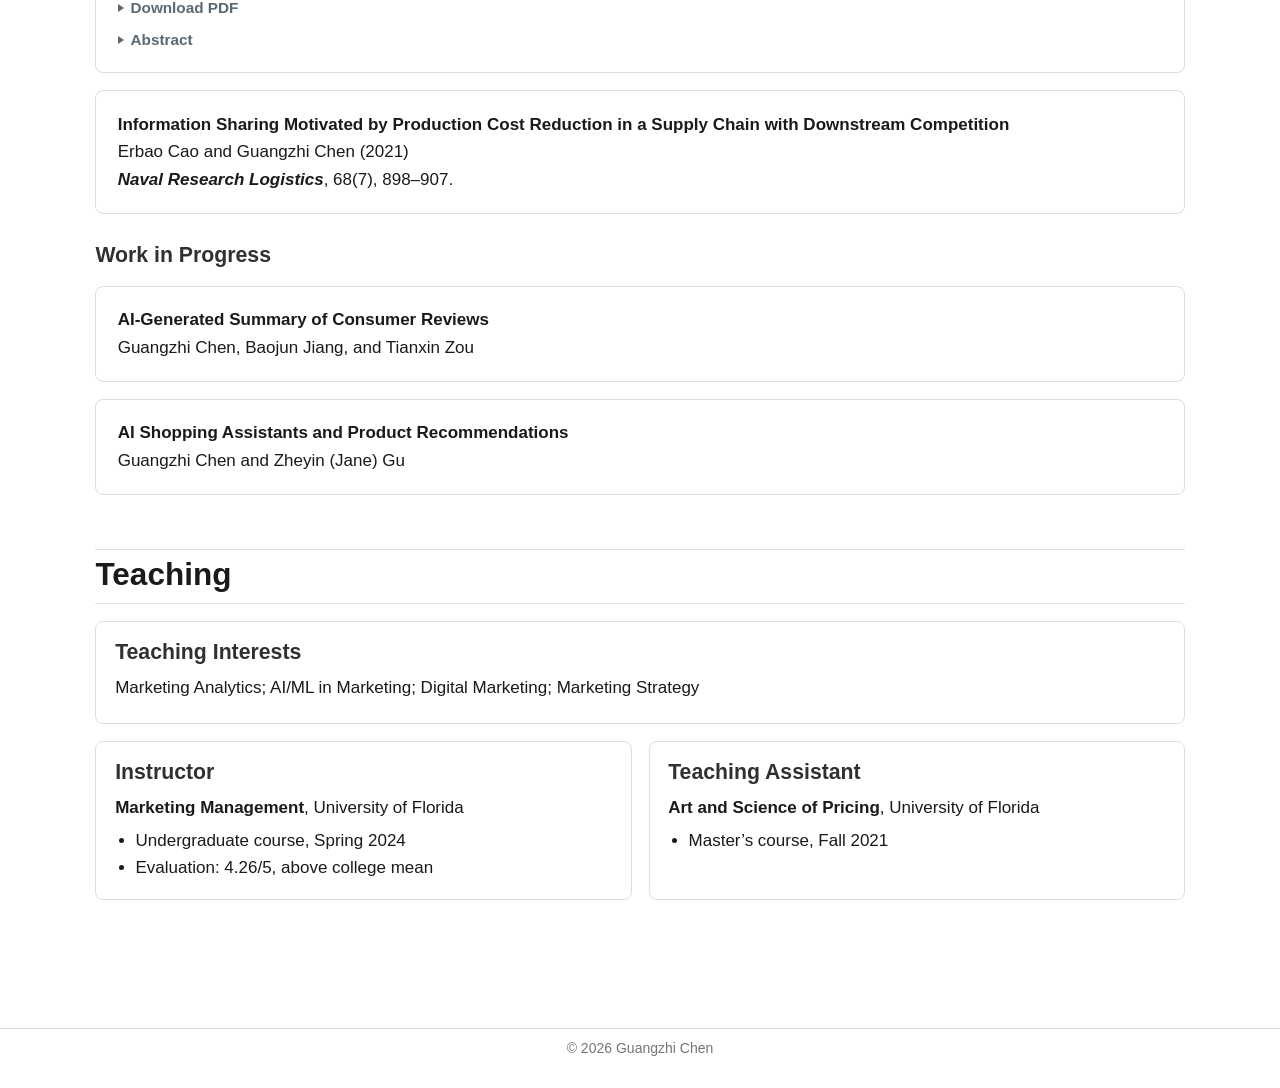
==== commit da06b48f: "Add Chinese name to hero and mark Personalized Pricing paper accepted Show "Guangzhi Chen (陈光智)" in " ====
--- a/index.html
+++ b/index.html
@@ -143,8 +143,8 @@
 
 
 <div class="hero">
-<section id="guangzhi-chen" class="level1 hero-copy">
-<h1>Guangzhi Chen</h1>
+<section id="guangzhi-chen-陈光智" class="level1 hero-copy">
+<h1>Guangzhi Chen <span class="name-zh">(陈光智)</span></h1>
 <p><span class="availability">On the 2026–2027 academic job market</span></p>
 <p>Hi! I am a Ph.D.&nbsp;candidate in Quantitative Marketing at the Warrington College of Business, University of Florida.</p>
 <p>My research interests center on building theoretical models to examine strategic interactions between firms and consumers in digital markets, in which I aim to identify important mechanisms that meaningfully shape market decisions and outcomes. My current work studies e-commerce marketplace design, technology adoption (e.g., personalized pricing, artificial intelligence), and digital product monetization. I am also interested in empirical modeling and data-driven approaches.</p>
@@ -194,7 +194,7 @@
 <div class="paper-card">
 <p><strong>Personalized Pricing with Consumers’ Quality Uncertainty</strong><br>
 Guangzhi Chen and Tianxin Zou<br>
-Conditionally accepted at <strong><em>Production and Operations Management</em></strong></p>
+Accepted at <strong><em>Production and Operations Management</em></strong></p>
 <p><a href="Guangzhi_Chen_Personalized_Pricing.pdf" class="pdf-link">Download PDF</a></p>
 <details>
 <summary>
--- a/styles.css
+++ b/styles.css
@@ -103,8 +103,13 @@
 
 .hero h1 {
   margin: 0 0 1rem;
-  font-size: clamp(2.1rem, 1.55rem + 2.2vw, 3.9rem);
-  line-height: 1.02;
+  font-size: clamp(1.75rem, 1.2rem + 1.8vw, 2.9rem);
+  line-height: 1.05;
+  white-space: nowrap;
+}
+
+.hero h1 .name-zh {
+  font-weight: 500;
 }
 
 .hero p {
@@ -453,7 +458,8 @@
 
 @media (max-width: 520px) {
   .hero h1 {
-    font-size: 2.35rem;
+    font-size: 1.95rem;
+    white-space: normal;
   }
 
   .contact-item {
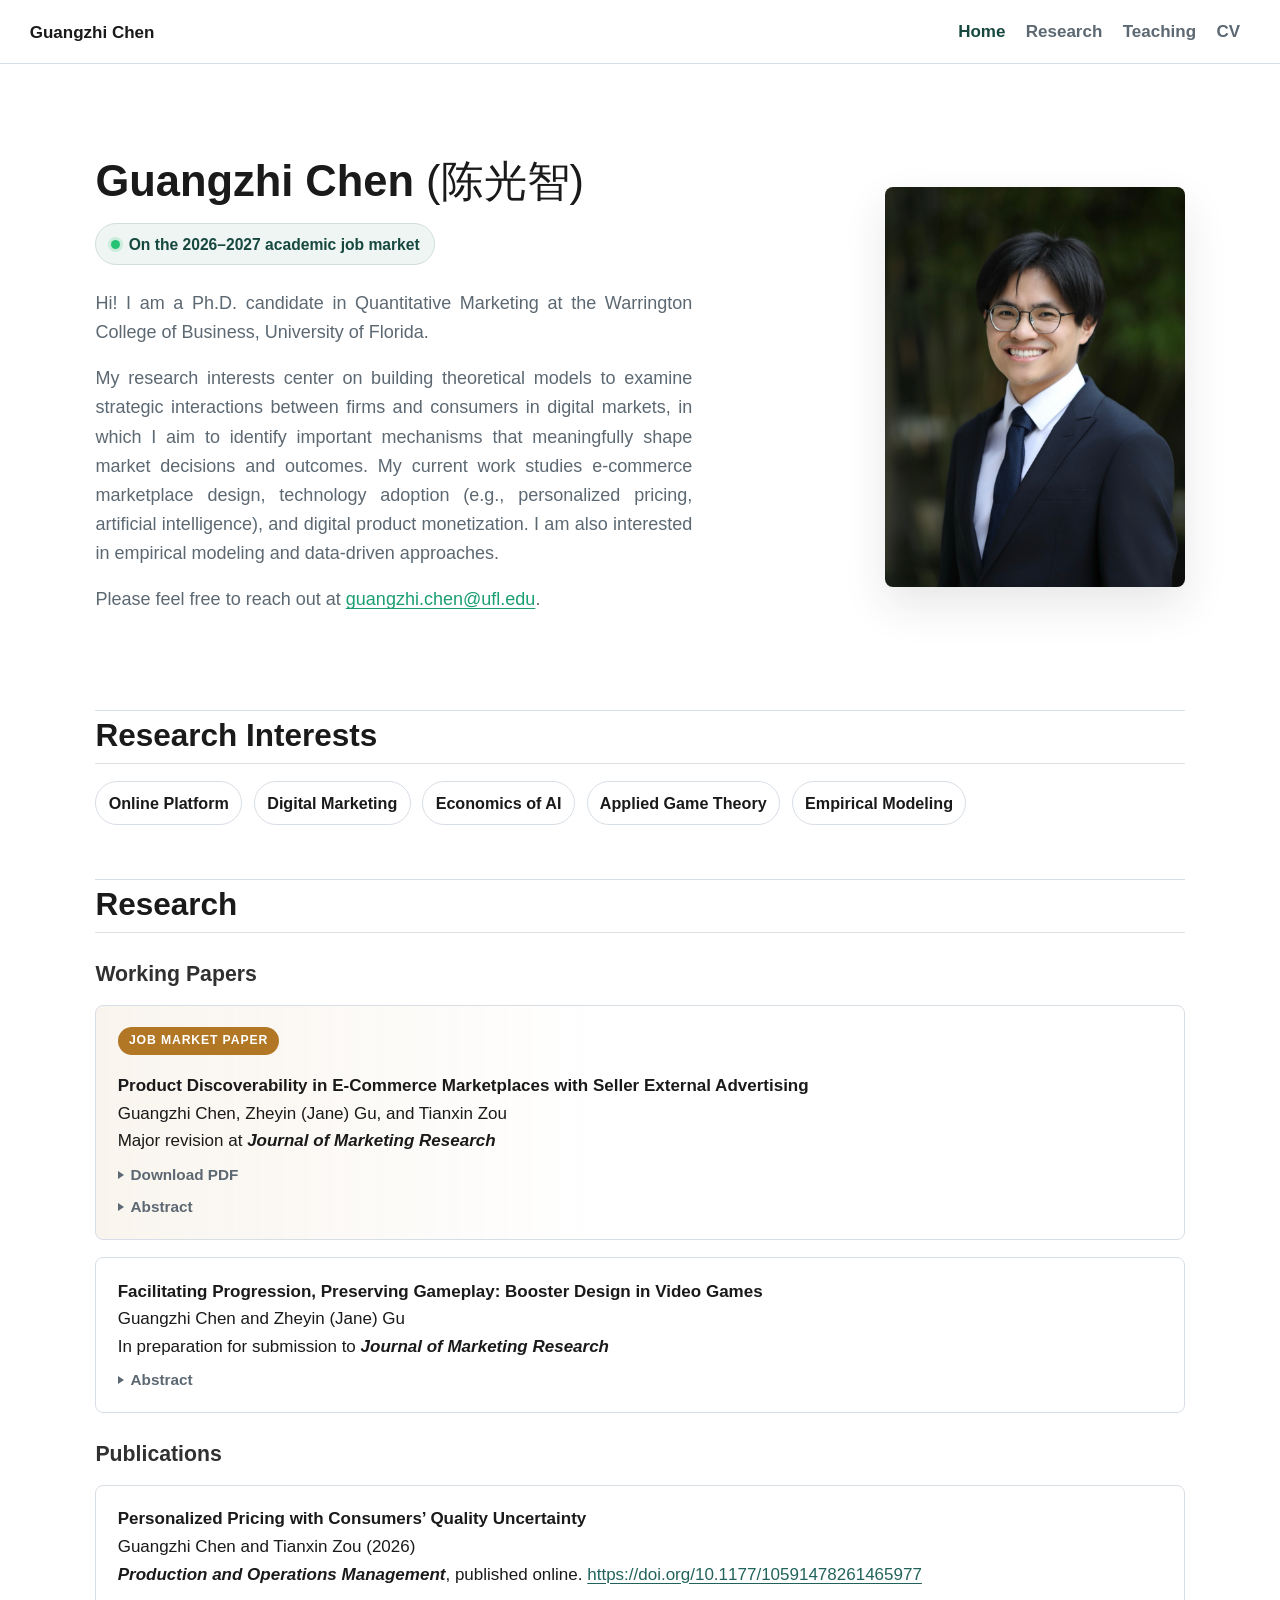
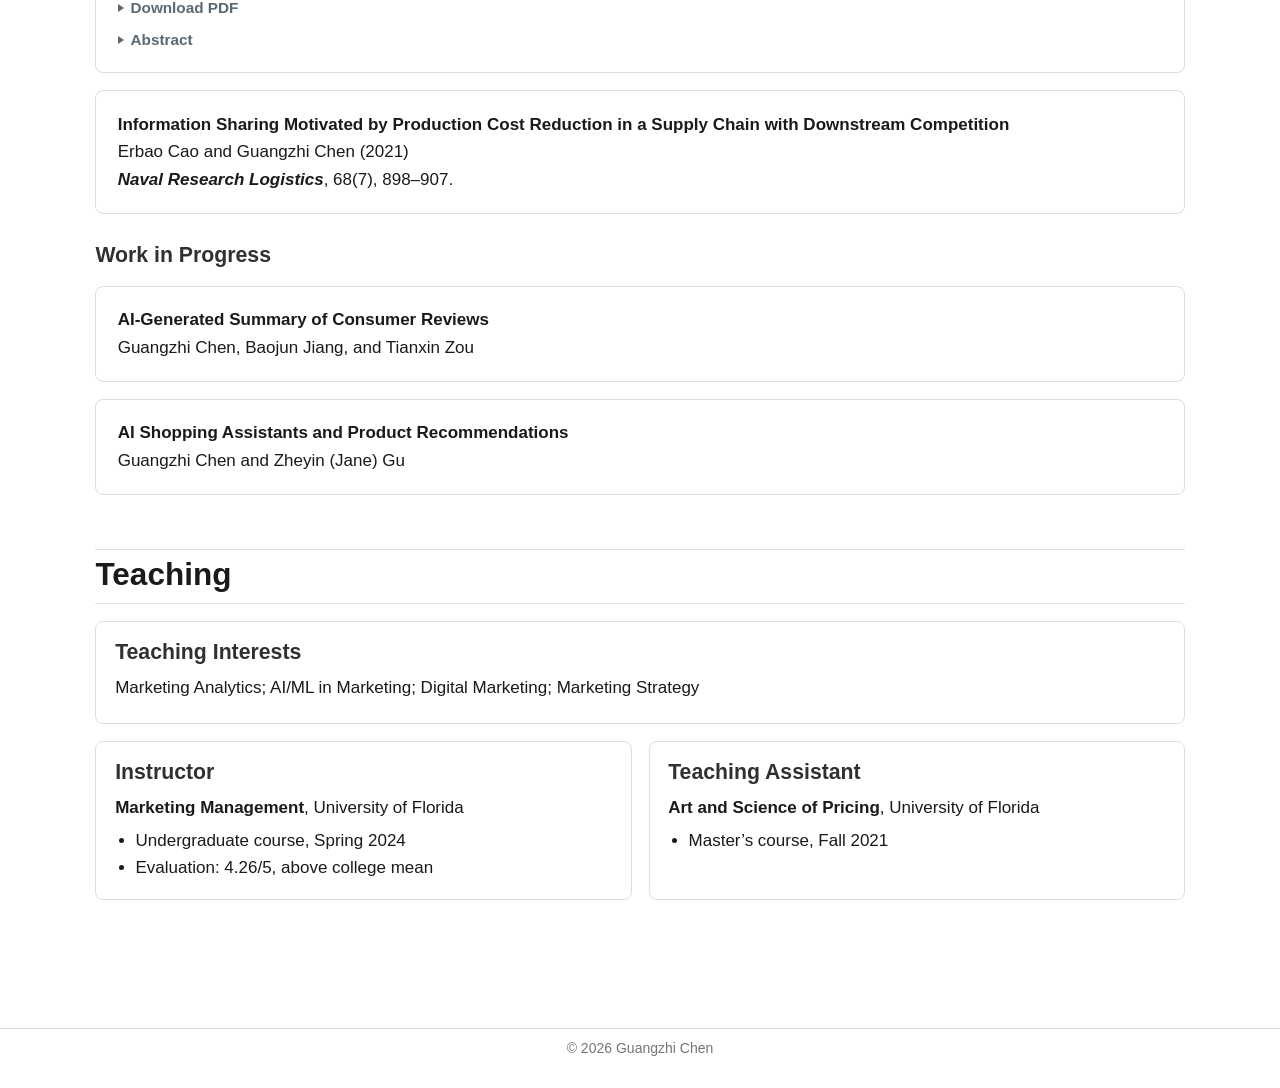
==== commit 7544574b: "Update paper statuses and refresh CV - JMP now major revision at Journal of Marketing Research - Boo" ====
--- a/index.html
+++ b/index.html
@@ -168,7 +168,7 @@
 <p><span class="jmp-flag">Job Market Paper</span></p>
 <p><strong>Product Discoverability in E-Commerce Marketplaces with Seller External Advertising</strong><br>
 Guangzhi Chen, Zheyin (Jane) Gu, and Tianxin Zou<br>
-Under review at <strong><em>Journal of Marketing Research</em></strong></p>
+Major revision at <strong><em>Journal of Marketing Research</em></strong></p>
 <p><a href="Guangzhi_Chen_JMP.pdf" class="pdf-link">Download PDF</a></p>
 <details>
 <summary>
@@ -180,12 +180,12 @@
 <div class="paper-card">
 <p><strong>Facilitating Progression, Preserving Gameplay: Booster Design in Video Games</strong><br>
 Guangzhi Chen and Zheyin (Jane) Gu<br>
-Under review at <strong><em>Marketing Science</em></strong></p>
+In preparation for submission to <strong><em>Journal of Marketing Research</em></strong></p>
 <details>
 <summary>
 Abstract
 </summary>
-<p>In single-player, multi-level video games, sustaining player progression is central to retention and long-run monetization. To facilitate progression, developers often provide players with boosters, consumable tools that can reduce their effort to clear a level. In this paper, we study a developer’s optimal booster design, accounting for its impact on a player’s gameplay across levels. In a model with two game levels where a booster is offered to help the player clear the first level and move forward to the second level, we show that increased booster power affects the player’s total gameplay time non-monotonically. In particular, as progression aid strengthens, the player’s playtime initially rises and then falls, indicating that a developer monetizing through playtime should offer a moderately powerful booster. However, when the developer has a strong incentive to profit from booster sales, a sales–time tension emerges: the developer optimally increases the booster power and price to extract player surplus, although doing so can compress gameplay. When this incentive becomes very strong, a powerful booster can even reduce the player’s total playtime relative to when no booster is offered. In addition, we show that the optimal booster power and price vary with players’ perceived value of level progression, suggesting the benefits of booster customization. Interestingly, for a player with higher valuation for progression, the developer may offer a booster with lower power but charge a higher price.</p>
+<p>In single-player video games, developers often provide players with boosters, or consumable tools that can reduce their effort to clear a level, to sustain progression. Meanwhile, players’ lower-level play can facilitate their understanding of game design and structure, contributing to improved performance and enjoyment at a more advanced level. We study the developer’s optimal booster design, accounting for its impact on a player’s endogenous gameplay decisions. First, we show that a more powerful booster, when not too powerful, can motivate the player to extend gameplay at both the lower and advanced levels. This motivating impact is stronger under more efficient carryover of gameplay experience across levels. However, if the booster is already powerful, further enhancing its power discourages gameplay at both levels. Second, a developer that maximizes monetization opportunities from players’ gameplay time should offer a booster of moderate power. However, a strong tendency to profit from booster sales induces the developer to increase booster power, causing a reduction in players’ playtime. Third, the optimal booster power and price vary with player characteristics, suggesting the benefits of booster customization. Interestingly, the developer may offer a less powerful booster at a higher price to players perceiving a higher progression reward.</p>
 </details>
 </div>
 </section>
@@ -193,8 +193,8 @@
 <h3 class="anchored" data-anchor-id="publications">Publications</h3>
 <div class="paper-card">
 <p><strong>Personalized Pricing with Consumers’ Quality Uncertainty</strong><br>
-Guangzhi Chen and Tianxin Zou<br>
-Accepted at <strong><em>Production and Operations Management</em></strong></p>
+Guangzhi Chen and Tianxin Zou (2026)<br>
+<strong><em>Production and Operations Management</em></strong>, published online. <a href="https://doi.org/10.1177/10591478261465977">https://doi.org/10.1177/10591478261465977</a></p>
 <p><a href="Guangzhi_Chen_Personalized_Pricing.pdf" class="pdf-link">Download PDF</a></p>
 <details>
 <summary>
--- a/styles.css
+++ b/styles.css
@@ -302,6 +302,7 @@
 
 .paper-card p {
   margin: 0.45rem 0 0;
+  overflow-wrap: break-word;
 }
 
 details {
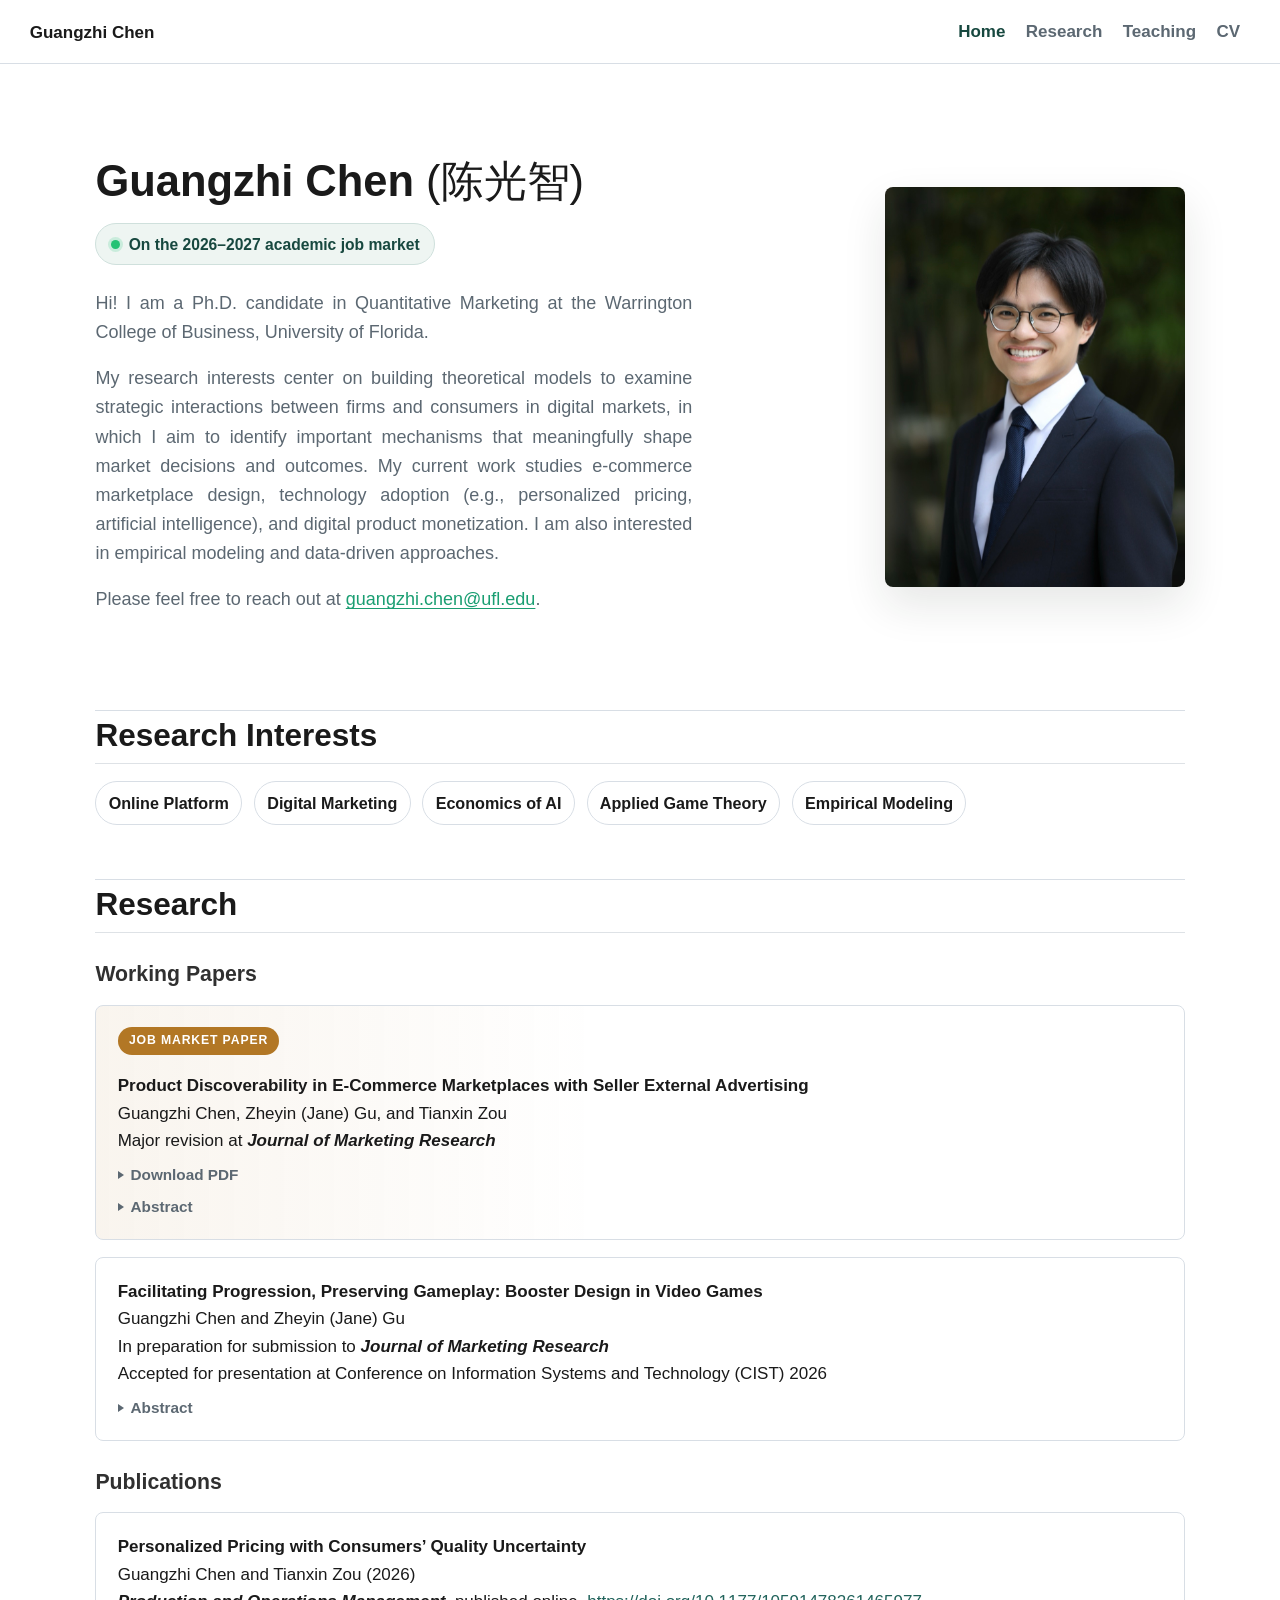
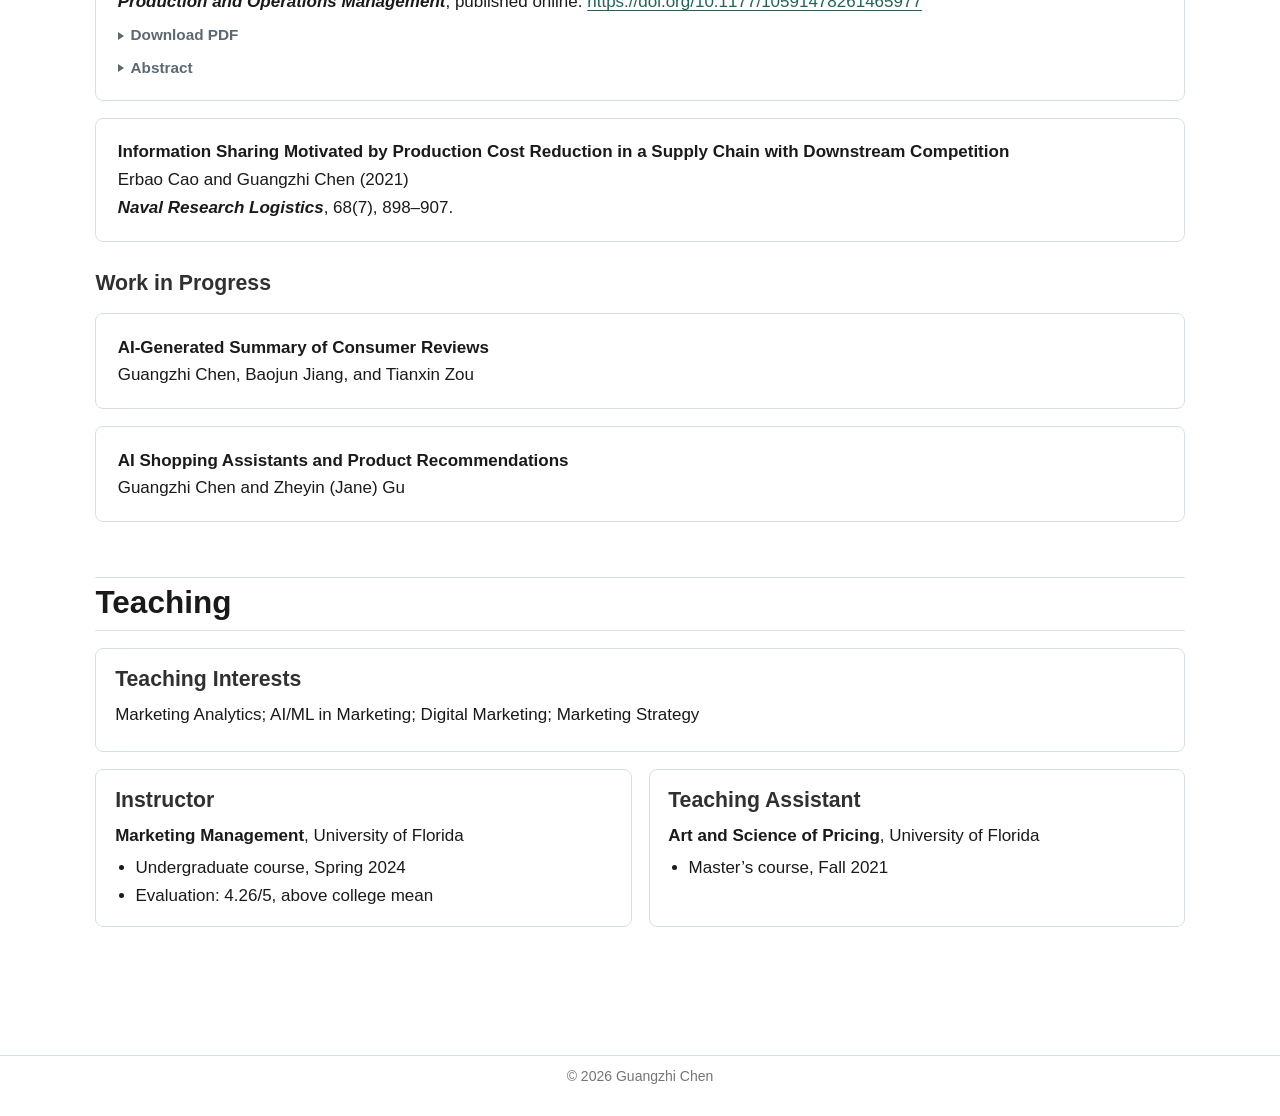
==== commit 63d83b32: "Add CIST 2026 presentation to booster paper card Mirror the line in search.json so site search stays" ====
--- a/index.html
+++ b/index.html
@@ -180,7 +180,8 @@
 <div class="paper-card">
 <p><strong>Facilitating Progression, Preserving Gameplay: Booster Design in Video Games</strong><br>
 Guangzhi Chen and Zheyin (Jane) Gu<br>
-In preparation for submission to <strong><em>Journal of Marketing Research</em></strong></p>
+In preparation for submission to <strong><em>Journal of Marketing Research</em></strong><br>
+Accepted for presentation at Conference on Information Systems and Technology (CIST) 2026</p>
 <details>
 <summary>
 Abstract
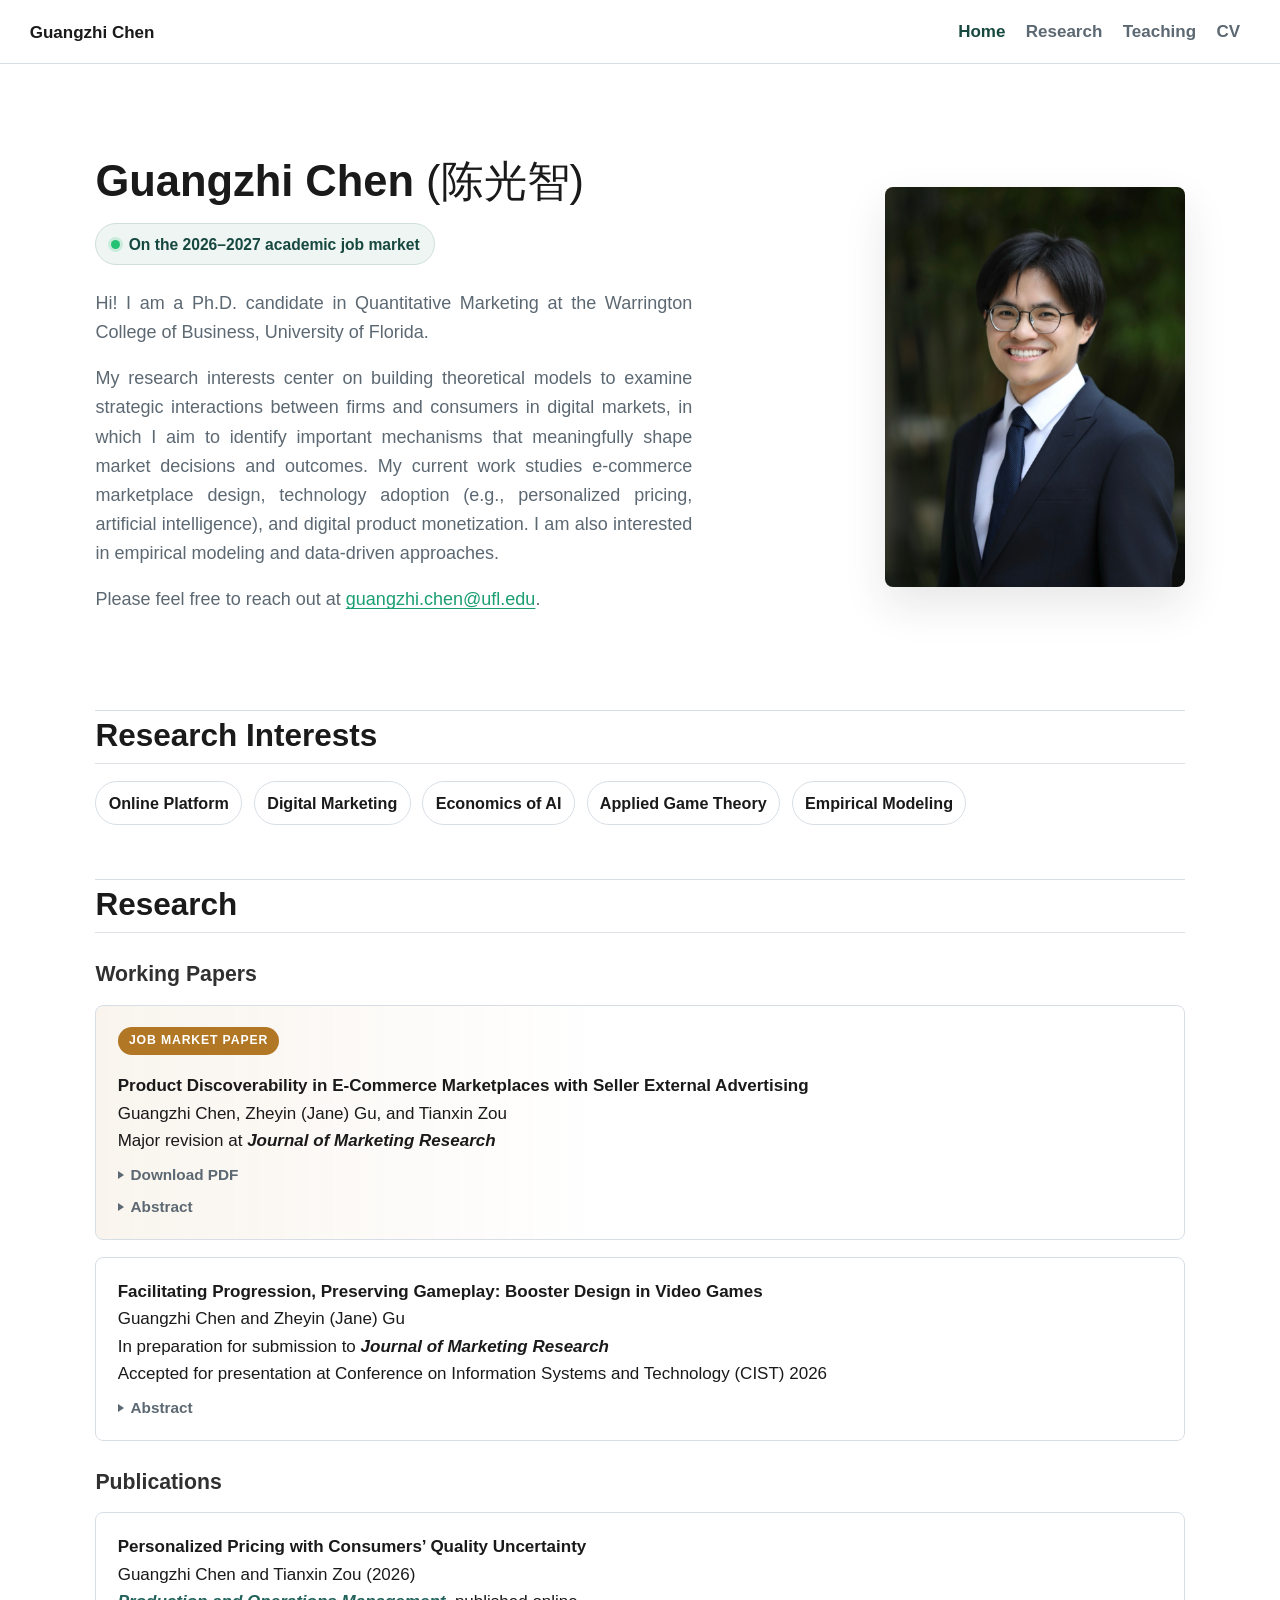
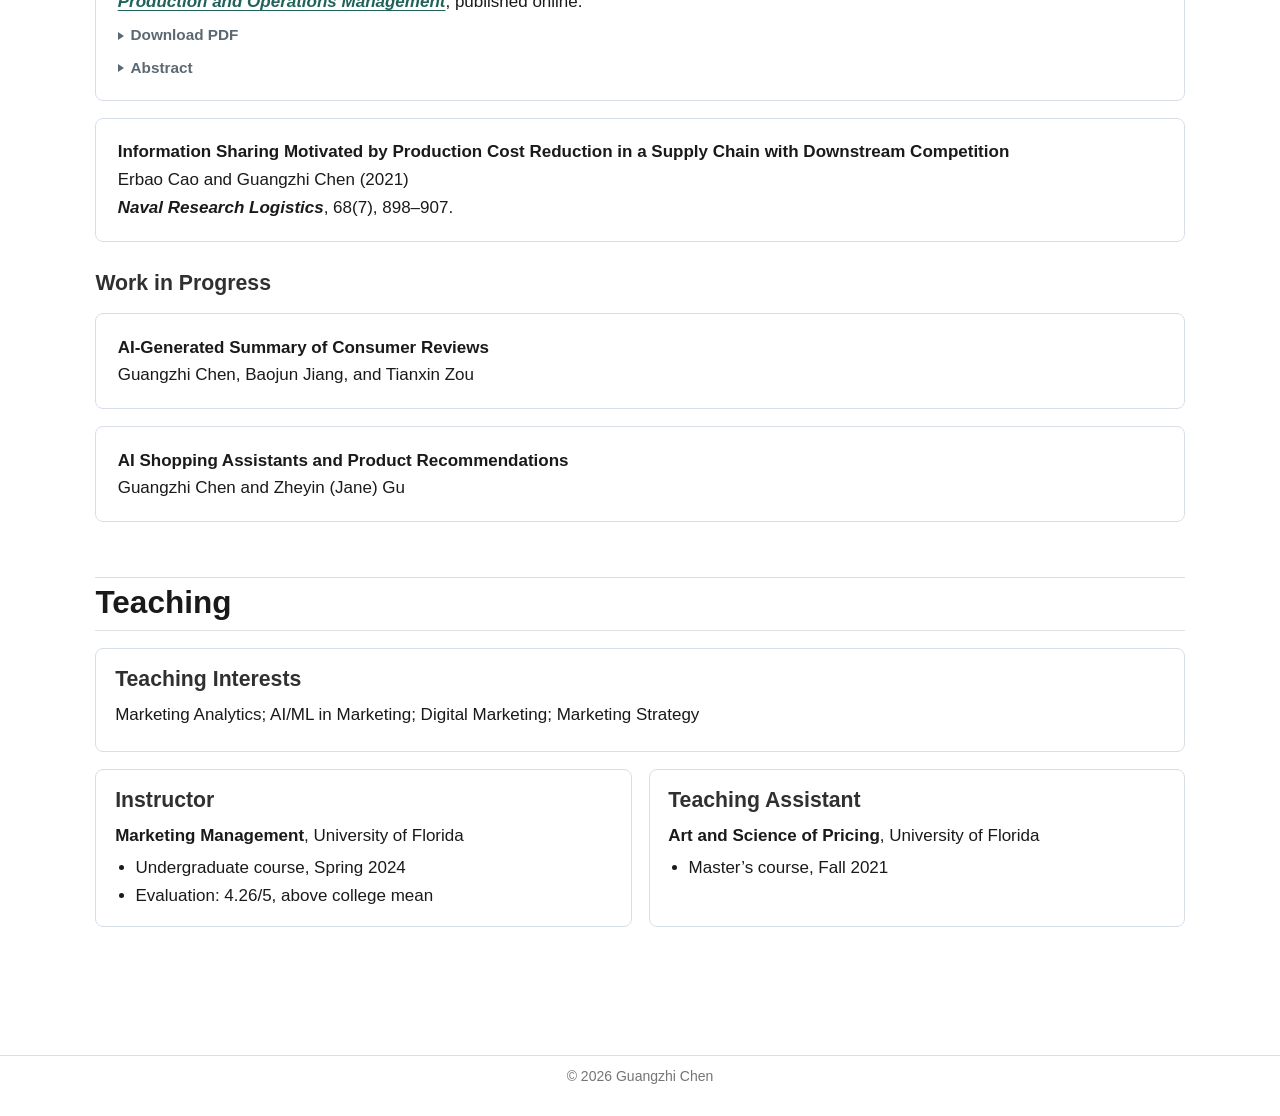
==== commit fa9b934a: "Link the DOI on the journal name instead of the raw URL Co-Authored-By: Claude Opus 5 <noreply@anthr" ====
--- a/index.html
+++ b/index.html
@@ -195,7 +195,7 @@
 <div class="paper-card">
 <p><strong>Personalized Pricing with Consumers’ Quality Uncertainty</strong><br>
 Guangzhi Chen and Tianxin Zou (2026)<br>
-<strong><em>Production and Operations Management</em></strong>, published online. <a href="https://doi.org/10.1177/10591478261465977">https://doi.org/10.1177/10591478261465977</a></p>
+<a href="https://doi.org/10.1177/10591478261465977"><strong><em>Production and Operations Management</em></strong></a>, published online.</p>
 <p><a href="Guangzhi_Chen_Personalized_Pricing.pdf" class="pdf-link">Download PDF</a></p>
 <details>
 <summary>
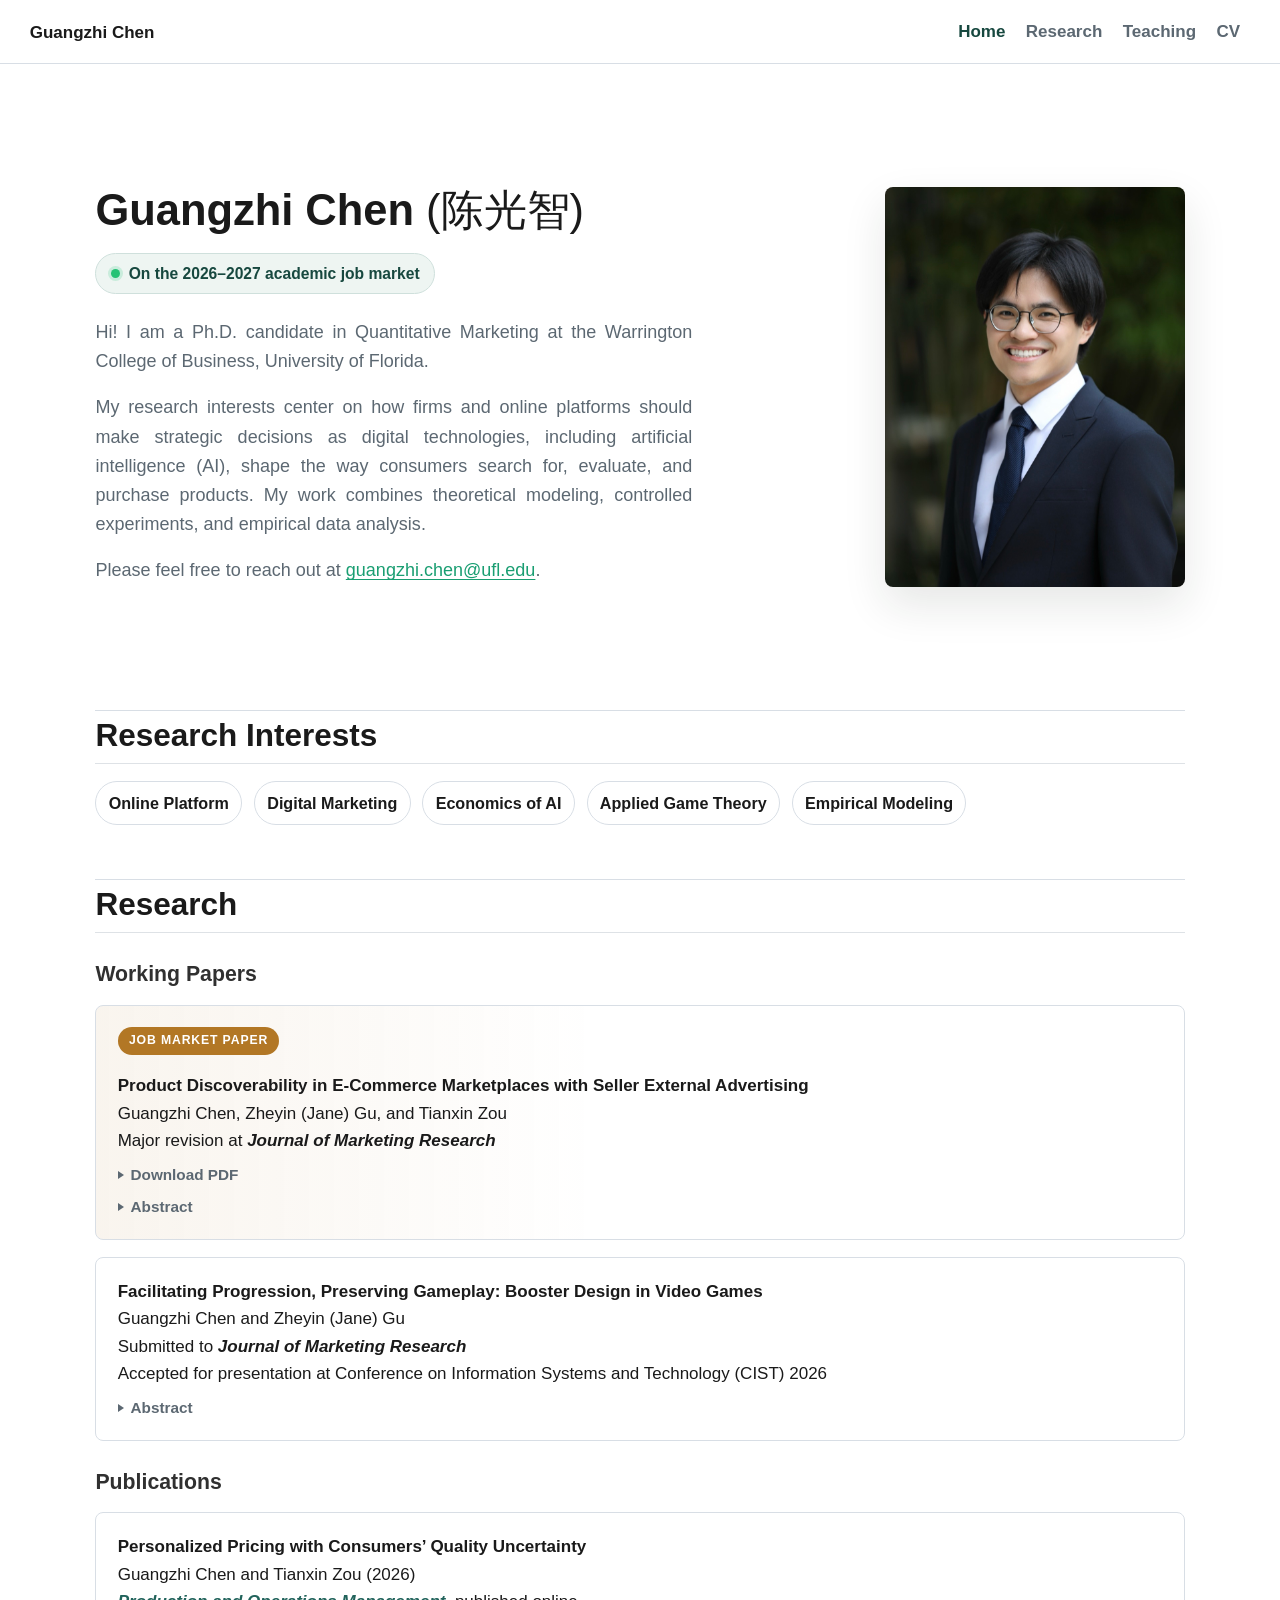
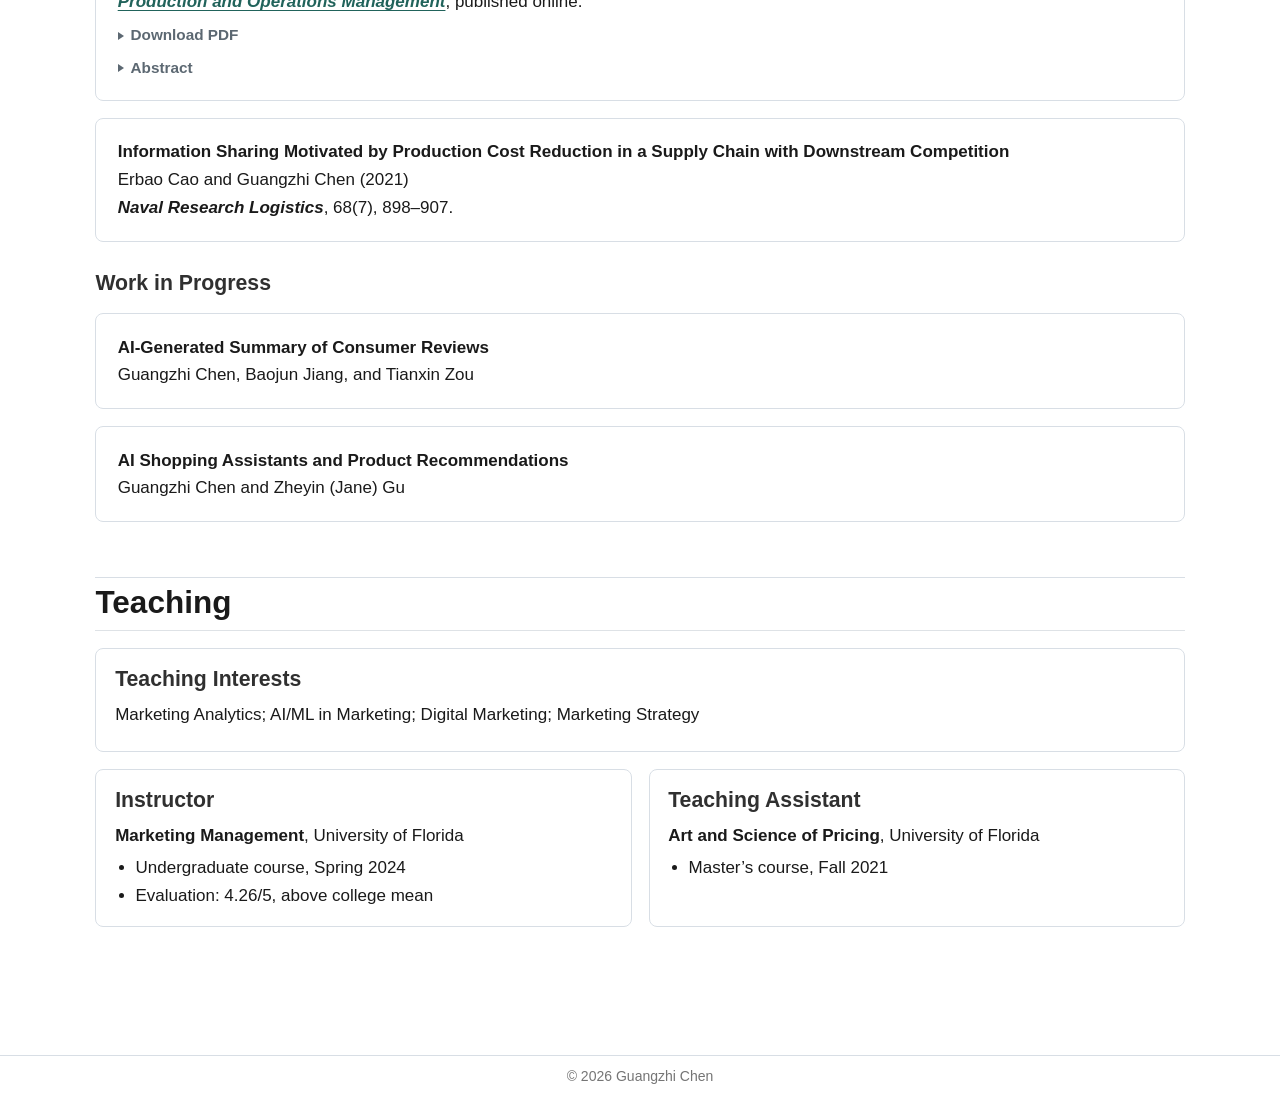
==== commit cbc597a7: "Update bio and mark booster paper as submitted to JMR Co-Authored-By: Claude Opus 5.5 <noreply@anthr" ====
--- a/index.html
+++ b/index.html
@@ -147,7 +147,7 @@
 <h1>Guangzhi Chen <span class="name-zh">(陈光智)</span></h1>
 <p><span class="availability">On the 2026–2027 academic job market</span></p>
 <p>Hi! I am a Ph.D.&nbsp;candidate in Quantitative Marketing at the Warrington College of Business, University of Florida.</p>
-<p>My research interests center on building theoretical models to examine strategic interactions between firms and consumers in digital markets, in which I aim to identify important mechanisms that meaningfully shape market decisions and outcomes. My current work studies e-commerce marketplace design, technology adoption (e.g., personalized pricing, artificial intelligence), and digital product monetization. I am also interested in empirical modeling and data-driven approaches.</p>
+<p>My research interests center on how firms and online platforms should make strategic decisions as digital technologies, including artificial intelligence (AI), shape the way consumers search for, evaluate, and purchase products. My work combines theoretical modeling, controlled experiments, and empirical data analysis.</p>
 <p>Please feel free to reach out at <strong><a href="mailto:guangzhi.chen@ufl.edu" class="email-link">guangzhi.chen@ufl.edu</a></strong>.</p>
 </section>
 <div class="hero-media">
@@ -180,7 +180,7 @@
 <div class="paper-card">
 <p><strong>Facilitating Progression, Preserving Gameplay: Booster Design in Video Games</strong><br>
 Guangzhi Chen and Zheyin (Jane) Gu<br>
-In preparation for submission to <strong><em>Journal of Marketing Research</em></strong><br>
+Submitted to <strong><em>Journal of Marketing Research</em></strong><br>
 Accepted for presentation at Conference on Information Systems and Technology (CIST) 2026</p>
 <details>
 <summary>
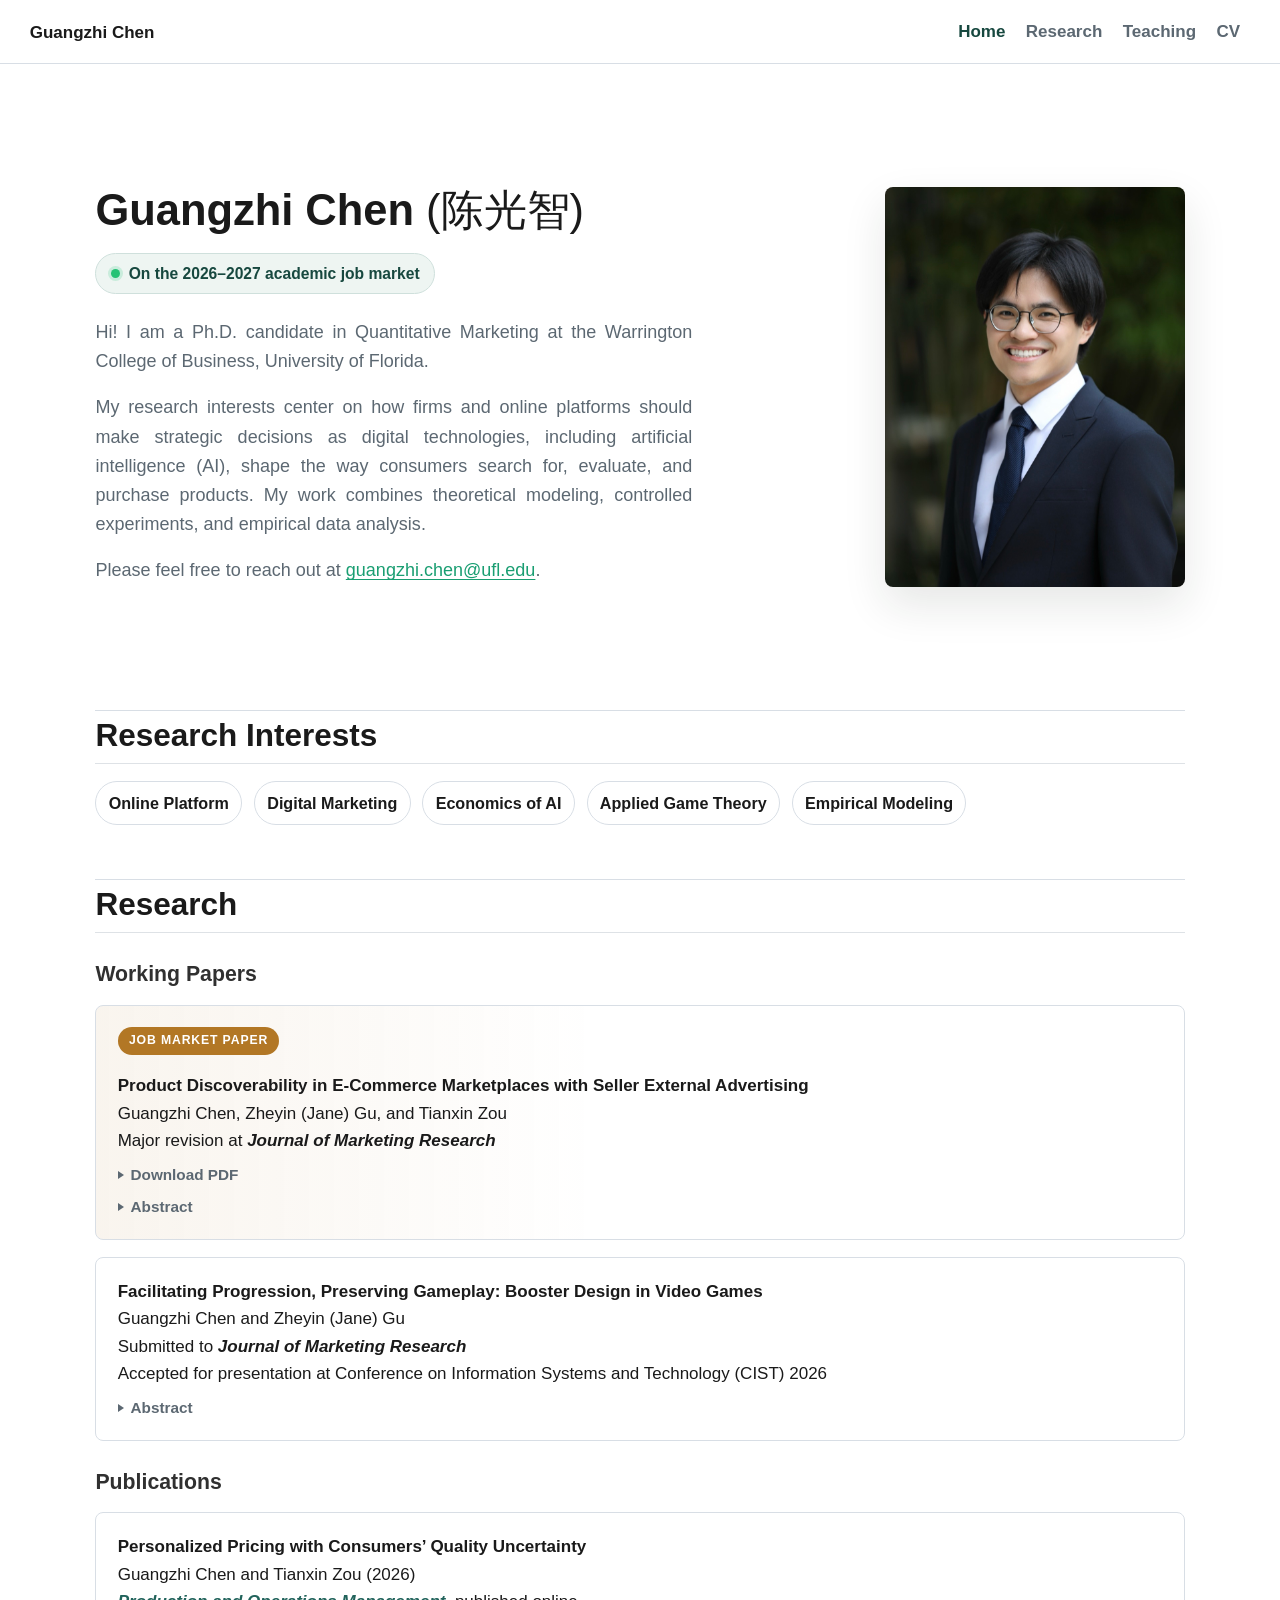
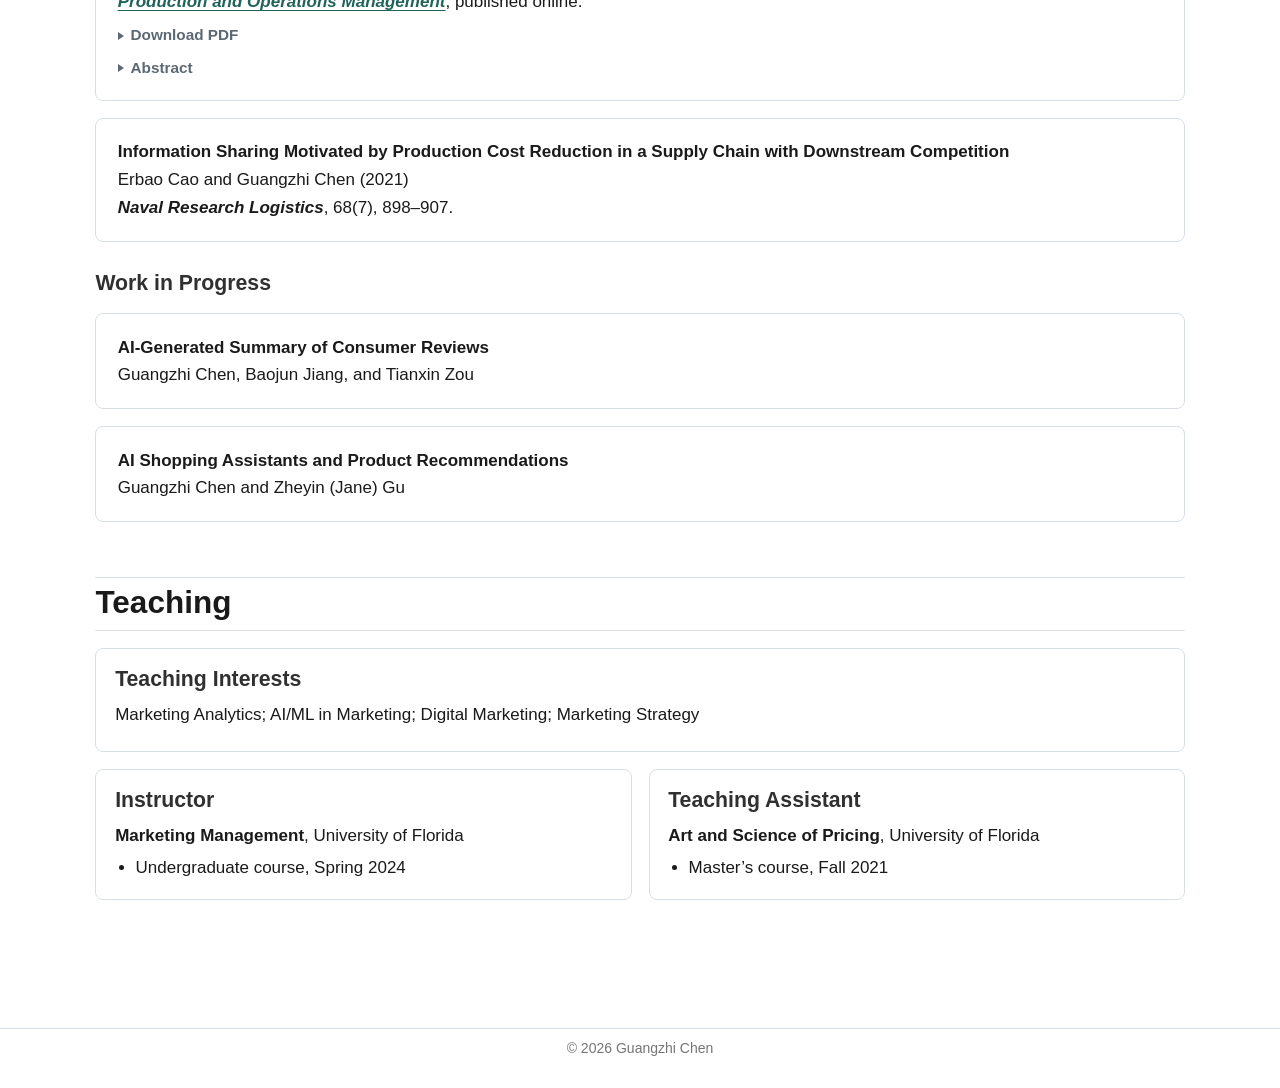
==== commit 04dbb296: "Remove teaching evaluation line from Instructor panel Co-Authored-By: Claude Opus 5.5 <noreply@anthr" ====
--- a/index.html
+++ b/index.html
@@ -234,7 +234,6 @@
 <p><strong>Marketing Management</strong>, University of Florida</p>
 <ul>
 <li>Undergraduate course, Spring 2024</li>
-<li>Evaluation: 4.26/5, above college mean</li>
 </ul>
 </section>
 <section id="teaching-assistant" class="level3 panel">
